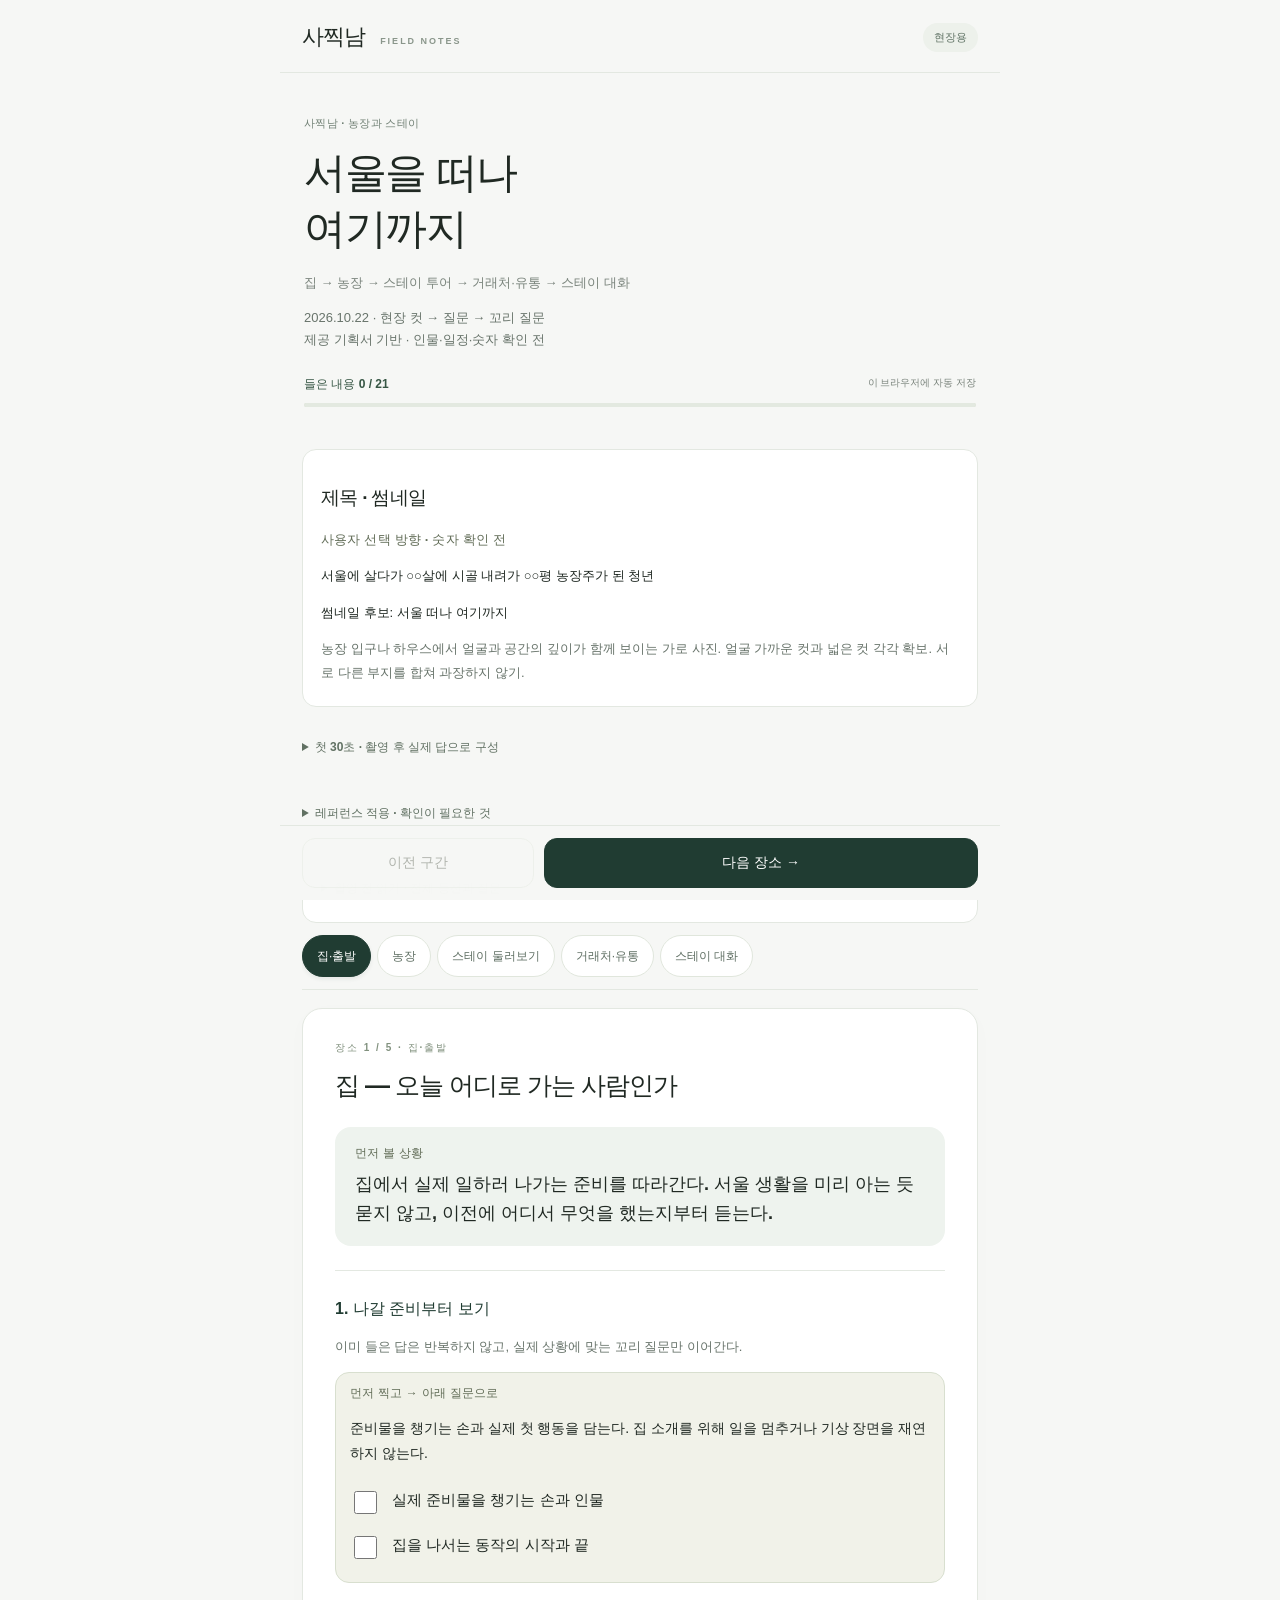
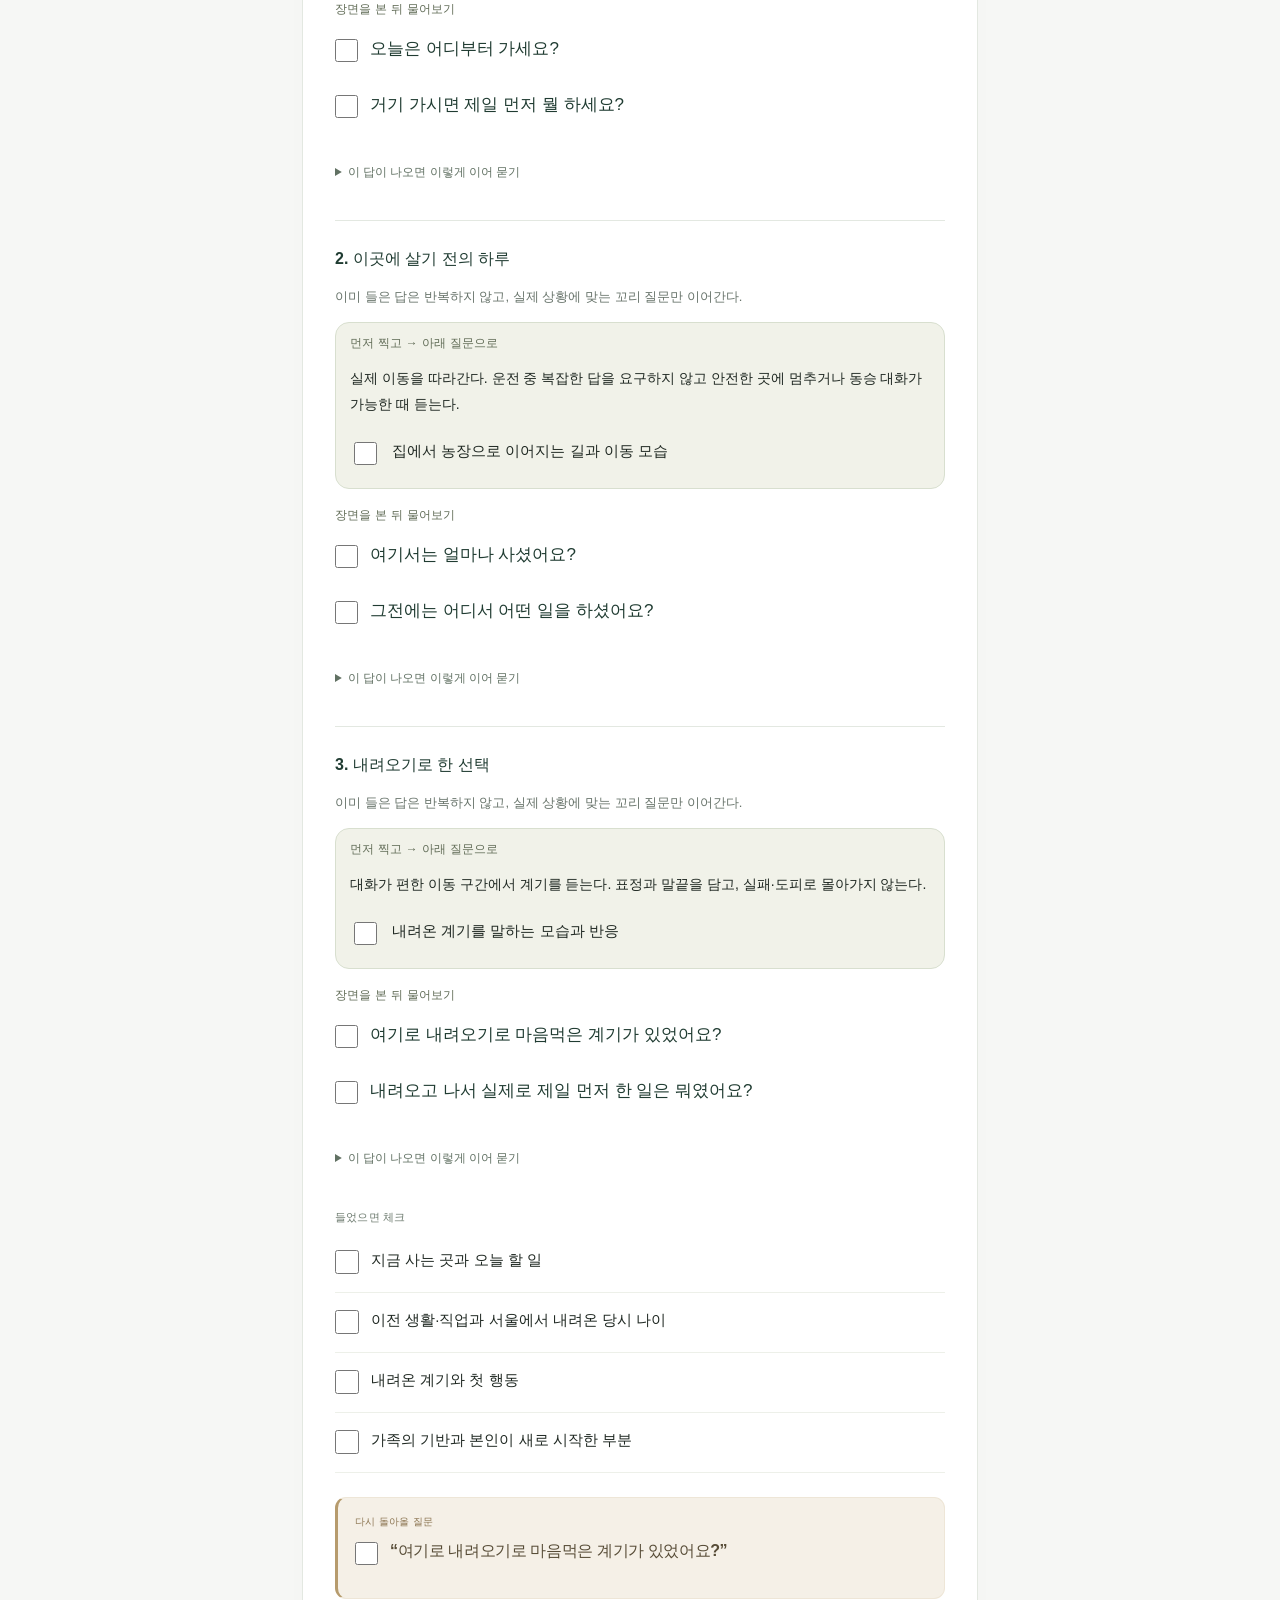
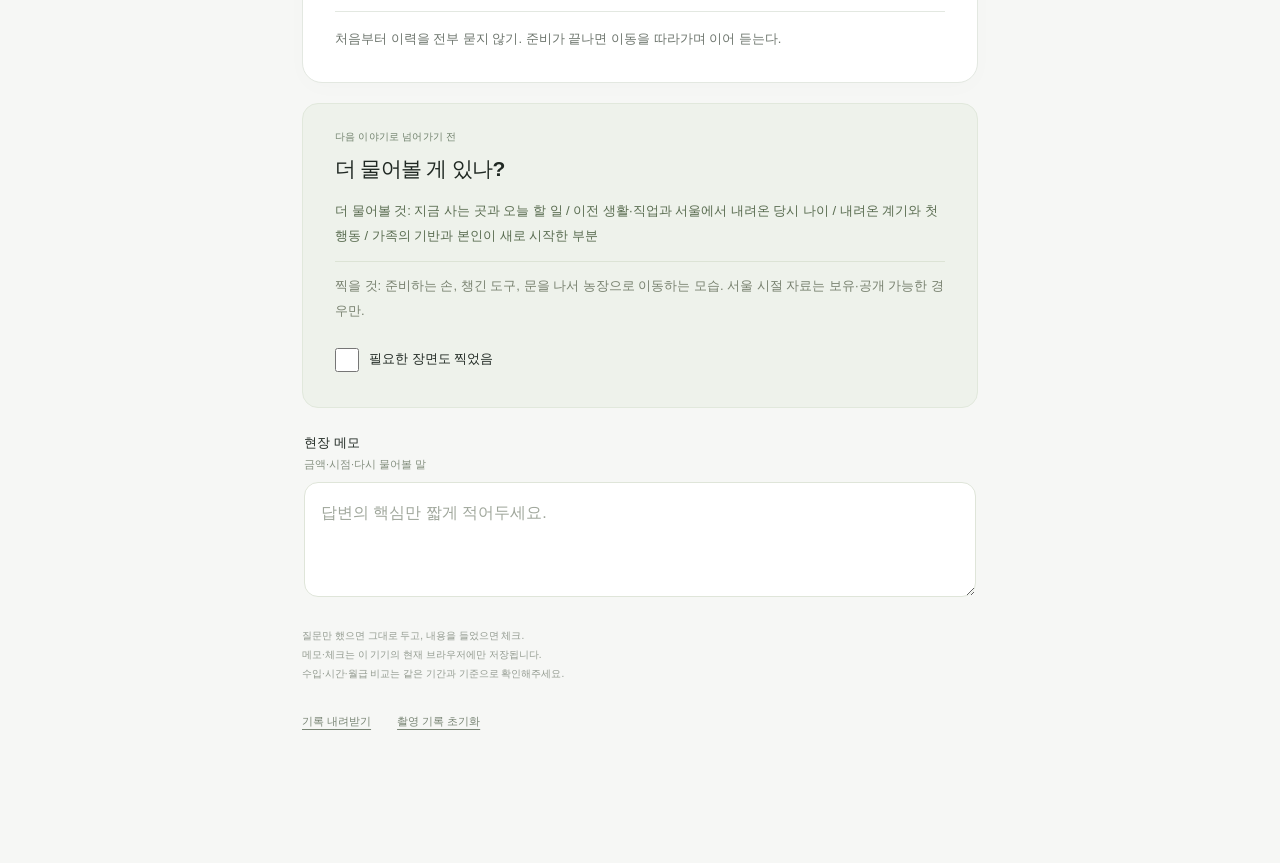
==== farm-stay/index.html @ cc7c6850 "Add farm and stay filming cards with action-first interview flow" ====
<!doctype html><html lang="ko"><head><meta charset="utf-8"><meta name="viewport" content="width=device-width, initial-scale=1, viewport-fit=cover"><meta name="theme-color" content="#f5f4ee"><meta name="robots" content="noindex,nofollow"><title>농장과 스테이 · 촬영 카드</title><link rel="stylesheet" href="../style.css"><link rel="stylesheet" href="../refined.css?v=20261012"><style>.main-questions{margin:20px 0 26px}.main-questions ol,.question-review ol{padding-left:22px}.main-questions li{font-size:17px;line-height:1.8;margin:12px 0;color:#203c32}.question-review{background:white;padding:8px 18px;border:1px solid #e3e8e1;border-radius:14px}.question-review h2{font-size:19px;margin-top:26px}.question-review li{margin:10px 0;line-height:1.8}.question-review section{border-top:1px solid #e3e8e1;margin-top:18px}.flow-block{border-top:1px solid #e3e8e1;margin-top:22px;padding-top:12px}.flow-block h3,.question-review h3{font-size:16px;color:#203c32}.branch{background:#f3f5ef;border-radius:10px;padding:13px;font-size:14px;line-height:1.8}.branch strong{color:#55705a;font-size:12px}.flow-block ol{padding-left:22px}.flow-block details{margin-top:4px}.scene-note{color:#68746b;font-size:13px;line-height:1.7;margin:8px 0 14px}.question-check{display:flex;gap:12px;align-items:flex-start;cursor:pointer;min-height:44px}.question-check input{flex:0 0 23px;width:23px;height:23px;margin:5px 0 0;accent-color:#426951}.question-check span{flex:1;min-width:0}.question-check:has(input:checked){color:#6f7d72}.question-check input:focus-visible{outline:3px solid #a0b9a3;outline-offset:3px}.main-questions ol,.question-review ol{list-style:none;padding-left:0}.field-guide{margin:24px 0;padding:18px;background:#f1f2e9;border:1px solid #d8dfcf;border-radius:14px}.field-guide h3{font-size:19px;margin:4px 0 12px}.cut-sequence{border-top:1px solid #d8dfcf;padding:14px 0}.cut-sequence h4{font-size:17px;margin:0 0 12px}.cut-sequence p{font-size:14px;line-height:1.8;overflow-wrap:anywhere}.cut-tag{display:block;font-size:11px;font-weight:700;color:#637158;margin-top:10px}.cut-check{display:flex;gap:12px;align-items:flex-start;min-height:44px;padding:8px 0;font-size:15px;line-height:1.6;cursor:pointer}.cut-check input{flex:0 0 23px;width:23px;height:23px;accent-color:#426951}.cut-check span{min-width:0}.cut-check:has(input:checked){color:#6f7d72}.cut-question{background:white;border-radius:10px;padding:12px}.cut-check input:focus-visible{outline:3px solid #a0b9a3;outline-offset:3px}.flow-block .field-guide{margin:12px 0 18px;padding:12px 14px}.flow-block .cut-sequence{border:0;padding:0}.flow-block .cut-sequence+.cut-sequence{border-top:1px solid #d8dfcf;margin-top:10px;padding-top:10px}</style></head><body>
<header><div class="brand">사찍남 <span>FIELD NOTES</span></div><span class="private">현장용</span></header>
<main><section class="intro"><p class="eyebrow">사찍남 · 농장과 스테이</p><h1>서울을 떠나<br>여기까지</h1><p class="sub">집 → 농장 → 스테이 투어 → 거래처·유통 → 스테이 대화</p><p class="scene-note">2026.10.22 · 현장 컷 → 질문 → 꼬리 질문<br>제공 기획서 기반 · 인물·일정·숫자 확인 전</p><div class="progress-label"><strong id="total"></strong><span id="save" role="status">이 브라우저에 자동 저장</span></div><progress id="progress" max="21" value="0" aria-label="전체 답변 확보 진행률"></progress></section><section class="opening question-review"><h2>제목 · 썸네일</h2><p class="eyebrow">사용자 선택 방향 · 숫자 확인 전</p><p><strong>서울에 살다가 ○○살에 시골 내려가 ○○평 농장주가 된 청년</strong></p><p>썸네일 후보: 서울 떠나 여기까지</p><p class="scene-note">농장 입구나 하우스에서 얼굴과 공간의 깊이가 함께 보이는 가로 사진. 얼굴 가까운 컷과 넓은 컷 각각 확보. 서로 다른 부지를 합쳐 과장하지 않기.</p></section><details class="opening"><summary>첫 30초 · 촬영 후 실제 답으로 구성</summary><p>0–3초: 농장 전경과 확인된 범위.</p><p>3–9초: 집을 나서 농장으로 가는 실제 생활.</p><p>9–16초: 서울 생활과 내려온 당시 선택의 실제 답변.</p><p>16–23초: 첫 거래처 또는 직접 만든 스테이의 의외성 한 가지.</p><p>23–27초: 궁금증을 이어갈 실제 경험.</p><p>27초부터: 집에서 오늘 하루 시작. 시간은 원기획의 편집 가안이며 현장 대본이 아닙니다.</p></details><details class="opening"><summary>레퍼런스 적용 · 확인이 필요한 것</summary><p>휴먼스토리 정원 편: 공간의 규모 → 생활 → 처음 선택으로 연결. 원기획의 부분 화면 검토 기록을 참고했으며 전편 검수 아님.</p><p>휴먼스토리 동물원 편: 공간을 유지하는 실제 작업 → 비용과 책임 → 본인의 선택. 기존 대사·화면 구조 분석 참고.</p><p>휴먼스토리 20대 부부 편: 행동 장면을 다음 질문의 근거로 사용. 탐구생활 출장 목욕 편: 첫 고객 → 가격·작업량 → 경비·재질문 흐름 참고.</p><p>이번 작업은 기존 분석 기록과 제공 기획서를 적용한 카드 구성입니다. 원음 전편 재검수·조회수 인과 검증은 하지 않았습니다.</p><p>출연자 이름·촬영일·귀농 나이·현재 면적·소유/임대·거래처 방문 가능 여부 확인 필요. 500평은 초창기 설명이며 현재 면적 아님.</p><a href="https://www.youtube.com/watch?v=hSn0izN-ZvA">정원 편</a> · <a href="https://www.youtube.com/watch?v=MUB-OZ9skJA">동물원 편</a> · <a href="https://www.youtube.com/watch?v=ApnByYYoN-Y">부부 편</a> · <a href="https://www.youtube.com/watch?v=UceWYeGzsJc">출장 목욕 편</a></details><details class="opening question-review" id="question-review"><summary>촬영 전 읽기 · 전체 동선과 질문</summary><section data-card-index="0"><h2>집 — 오늘 어디로 가는 사람인가</h2><h3>나갈 준비부터 보기</h3><div class="field-guide"><div class="eyebrow">먼저 찍고 → 아래 질문으로</div><p>준비물을 챙기는 손과 실제 첫 행동을 담는다. 집 소개를 위해 일을 멈추거나 기상 장면을 재연하지 않는다.</p><label class="cut-check"><input type="checkbox" data-cut-key="farm-0-0-0" aria-label="현장 컷 확보: 실제 준비물을 챙기는 손과 인물"><span>실제 준비물을 챙기는 손과 인물</span></label><label class="cut-check"><input type="checkbox" data-cut-key="farm-0-0-1" aria-label="현장 컷 확보: 집을 나서는 동작의 시작과 끝"><span>집을 나서는 동작의 시작과 끝</span></label></div><ol><li>오늘은 어디부터 가세요?</li><li>거기 가시면 제일 먼저 뭘 하세요?</li></ol><p class="branch"><strong>도구를 챙기면</strong><br>그건 오늘 어디에 쓰시는 거예요? 매일 가지고 다니세요?</p><p class="branch"><strong>시간을 맞춰 나간다면</strong><br>그 시간에 꼭 해야 하는 일이 있어요? 늦어지면 어떻게 돼요?</p><p class="branch"><strong>일찍 시작한다고 하면</strong><br>하루 일은 보통 언제 끝나요? 오늘도 비슷해요?</p><h3>이곳에 살기 전의 하루</h3><div class="field-guide"><div class="eyebrow">먼저 찍고 → 아래 질문으로</div><p>실제 이동을 따라간다. 운전 중 복잡한 답을 요구하지 않고 안전한 곳에 멈추거나 동승 대화가 가능한 때 듣는다.</p><label class="cut-check"><input type="checkbox" data-cut-key="farm-0-1-0" aria-label="현장 컷 확보: 집에서 농장으로 이어지는 길과 이동 모습"><span>집에서 농장으로 이어지는 길과 이동 모습</span></label></div><ol><li>여기서는 얼마나 사셨어요?</li><li>그전에는 어디서 어떤 일을 하셨어요?</li></ol><p class="branch"><strong>서울에서 살았다고 하면</strong><br>서울에서는 하루를 어떻게 보내셨어요? 지금과 가장 다른 게 뭐예요?</p><p class="branch"><strong>내려온 시점을 말하면</strong><br>그때 몇 살이셨어요? 처음부터 여기서 계속 살 생각이었어요?</p><p class="branch"><strong>과거 사진을 가지고 있다면</strong><br>그때 사진을 보니 지금과 다르네요. 이때는 어떤 생활이셨어요?</p><h3>내려오기로 한 선택</h3><div class="field-guide"><div class="eyebrow">먼저 찍고 → 아래 질문으로</div><p>대화가 편한 이동 구간에서 계기를 듣는다. 표정과 말끝을 담고, 실패·도피로 몰아가지 않는다.</p><label class="cut-check"><input type="checkbox" data-cut-key="farm-0-2-0" aria-label="현장 컷 확보: 내려온 계기를 말하는 모습과 반응"><span>내려온 계기를 말하는 모습과 반응</span></label></div><ol><li>여기로 내려오기로 마음먹은 계기가 있었어요?</li><li>내려오고 나서 실제로 제일 먼저 한 일은 뭐였어요?</li></ol><p class="branch"><strong>가족이 농사를 했다고 하면</strong><br>그때 가족이 하던 일은 어디까지였어요? 본인이 처음 맡거나 새로 시작한 건 뭐예요?</p><p class="branch"><strong>돈을 마련했다고 하면</strong><br>처음 필요한 돈은 어디에 쓸 돈이었어요? 어떻게 마련하셨어요?</p><p class="branch"><strong>소를 팔거나 키운 이야기를 먼저 꺼내면</strong><br>그 소는 어떻게 마련한 거예요? 팔고 남은 돈을 어디에 쓰셨어요?</p><p class="branch"><strong>주변에서 반대했다면</strong><br>어떤 점을 걱정하셨어요? 그 말을 듣고도 해보기로 한 이유가 있어요?</p></section><section data-card-index="1"><h2>농장 — 넓이보다 먼저 실제 하는 일</h2><h3>어디까지 관리하는지</h3><div class="field-guide"><div class="eyebrow">먼저 찍고 → 아래 질문으로</div><p>실제 공간을 가리키며 범위를 확인한다. 넓은 화면 안에 걸어가는 인물을 담아 크기를 이해시키고 서로 다른 부지를 한 부지처럼 붙이지 않는다.</p><label class="cut-check"><input type="checkbox" data-cut-key="farm-1-0-0" aria-label="현장 컷 확보: 입구에서 하우스 깊이와 인물이 보이는 화면"><span>입구에서 하우스 깊이와 인물이 보이는 화면</span></label><label class="cut-check"><input type="checkbox" data-cut-key="farm-1-0-1" aria-label="현장 컷 확보: 관리 구역을 따라 이동하는 모습"><span>관리 구역을 따라 이동하는 모습</span></label></div><ol><li>여기는 어떤 걸 키우는 곳이에요?</li><li>저쪽도 같이 관리하시는 곳이에요?</li></ol><p class="branch"><strong>여러 구역을 설명하면</strong><br>재배하는 곳과 모종 키우는 곳은 각각 얼마나 돼요?</p><p class="branch"><strong>면적을 말하면</strong><br>그건 현재 운영하는 전체 면적이에요? 빌려 쓰는 땅도 포함돼요?</p><p class="branch"><strong>혼자 한다고 하면</strong><br>이 넓이를 하루에 어떻게 돌아보세요? 바쁠 때는 누가 도와주세요?</p><p class="branch"><strong>직원이 있다고 하면</strong><br>각자 어떤 일을 맡으세요? 대표님이 꼭 직접 봐야 하는 일은요?</p><h3>손이 멈추는 곳에서 질문하기</h3><div class="field-guide"><div class="eyebrow">먼저 찍고 → 아래 질문으로</div><p>오늘 작업의 시작·판단·결과를 담는다. 선별하면 남기는 것과 빼는 것을 함께 찍고, 작업을 보여주기 위한 별도 MC 체험은 만들지 않는다.</p><label class="cut-check"><input type="checkbox" data-cut-key="farm-1-1-0" aria-label="현장 컷 확보: 실제 작업을 시작하고 끝내는 흐름"><span>실제 작업을 시작하고 끝내는 흐름</span></label><label class="cut-check"><input type="checkbox" data-cut-key="farm-1-1-1" aria-label="현장 컷 확보: 상태를 살피는 손과 비교할 수 있는 대상"><span>상태를 살피는 손과 비교할 수 있는 대상</span></label><label class="cut-check"><input type="checkbox" data-cut-key="farm-1-1-2" aria-label="현장 컷 확보: 작업이 끝난 뒤 달라진 모습"><span>작업이 끝난 뒤 달라진 모습</span></label></div><ol><li>지금 뭘 보고 계신 거예요?</li><li>그걸 보면 상태가 괜찮은지 알 수 있어요?</li></ol><p class="branch"><strong>선별하며 하나를 빼면</strong><br>이건 왜 빼시는 거예요? 남긴 것과 어디가 달라요?</p><p class="branch"><strong>모종을 살핀다고 하면</strong><br>좋은 모종은 뭘 보고 구분하세요? 처음 하는 사람도 알아볼 수 있어요?</p><p class="branch"><strong>이상 징후를 발견하면</strong><br>지금 발견해서 다행인 거예요? 늦게 알면 어떻게 돼요?</p><p class="branch"><strong>일손이 많이 든다고 하면</strong><br>방금 한 일은 하루에 얼마나 반복하세요? 가장 손이 많이 가는 때는 언제예요?</p><h3>처음 규모에서 지금까지</h3><div class="field-guide"><div class="eyebrow">먼저 찍고 → 아래 질문으로</div><p>지금 본 작업과 공간에서 출발 당시로 돌아간다. 과거 사진·장부는 있을 때만 보고, 없으면 설명으로 듣는다.</p><label class="cut-check"><input type="checkbox" data-cut-key="farm-1-2-0" aria-label="현장 컷 확보: 초기와 현재를 비교할 공개 자료가 있으면 해당 부분"><span>초기와 현재를 비교할 공개 자료가 있으면 해당 부분</span></label><label class="cut-check"><input type="checkbox" data-cut-key="farm-1-2-1" aria-label="현장 컷 확보: 확장한 곳을 짚는 모습"><span>확장한 곳을 짚는 모습</span></label></div><ol><li>처음 시작했을 때도 이 정도 규모였어요?</li><li>처음보다 일을 늘리기로 결정한 계기가 뭐였어요?</li></ol><p class="branch"><strong>가족 기반을 설명하면</strong><br>기존에 있던 시설과 직접 새로 만든 부분을 나눠서 알려주실 수 있어요?</p><p class="branch"><strong>육묘 판매를 한다고 하면</strong><br>처음부터 팔려고 키운 거예요, 본인 농장에 쓰다가 판매하게 된 거예요?</p><p class="branch"><strong>수요가 생겼다고 하면</strong><br>처음 사겠다는 분은 어떻게 알게 됐어요? 그때 얼마나 준비할 수 있었어요?</p><p class="branch"><strong>실패나 손실이 있었다면</strong><br>어떤 일이었어요? 다음 시즌에는 무엇부터 바꾸셨어요?</p><h3>작업을 본 뒤 한 시즌의 돈</h3><div class="field-guide"><div class="eyebrow">먼저 찍고 → 아래 질문으로</div><p>일의 양을 본 다음 같은 시즌 기준으로 묻는다. 자료가 있으면 재배·모종 판매·비용 항목을 나눠 보여준다.</p><label class="cut-check"><input type="checkbox" data-cut-key="farm-1-3-0" aria-label="현장 컷 확보: 공개 가능한 같은 시즌의 매출·비용 자료"><span>공개 가능한 같은 시즌의 매출·비용 자료</span></label></div><ol><li>지난 한 시즌 기준으로 딸기와 모종 판매가 각각 어느 정도였어요?</li><li>그중 비용을 빼고 남은 돈은 어느 정도예요?</li></ol><p class="branch"><strong>합계만 말하면</strong><br>숙소나 다른 사업도 들어간 금액이에요? 농장만 따로 보면요?</p><p class="branch"><strong>남는 돈을 말하면</strong><br>인건비와 임대료도 뺀 금액이에요? 시설에 다시 넣은 돈은 어떻게 계산하셨어요?</p><p class="branch"><strong>잘된 시즌을 말하면</strong><br>평소와 비교하면 많이 나온 시즌이에요? 수확이 안 좋을 때는 얼마나 달라져요?</p></section><section data-card-index="2"><h2>스테이 — 농장 옆에 만든 또 다른 일</h2><h3>문을 열고 공간을 보기</h3><div class="field-guide"><div class="eyebrow">먼저 찍고 → 아래 질문으로</div><p>문을 열고 들어가는 동작을 담은 다음 인물과 공간을 함께 본다. 눈에 띄는 부분은 무엇인지 확인하고 직접 만들었다고 단정하지 않는다.</p><label class="cut-check"><input type="checkbox" data-cut-key="farm-2-0-0" aria-label="현장 컷 확보: 문을 열고 안내하는 모습"><span>문을 열고 안내하는 모습</span></label><label class="cut-check"><input type="checkbox" data-cut-key="farm-2-0-1" aria-label="현장 컷 확보: 공간 전체와 실제 설명하는 부분"><span>공간 전체와 실제 설명하는 부분</span></label></div><ol><li>여기는 어떤 공간으로 쓰시는 곳이에요?</li><li>여기서 직접 손보신 부분도 있어요?</li></ol><p class="branch"><strong>직접 만들었다고 하면</strong><br>어디부터 어디까지 직접 하신 거예요? 전문가에게 맡긴 부분도 있어요?</p><p class="branch"><strong>특이한 선택을 설명하면</strong><br>그렇게 만들고 싶었던 이유가 있어요? 쓰는 분들의 반응은 어때요?</p><h3>처음 모습과 만든 과정</h3><div class="field-guide"><div class="eyebrow">먼저 찍고 → 아래 질문으로</div><p>공사 전 사진이 있으면 현재 같은 위치와 비교한다. 손으로 만든 흔적을 담은 뒤 어떤 일이 있었는지 묻는다.</p><label class="cut-check"><input type="checkbox" data-cut-key="farm-2-1-0" aria-label="현장 컷 확보: 직접 손본 부분의 상세 모습"><span>직접 손본 부분의 상세 모습</span></label><label class="cut-check"><input type="checkbox" data-cut-key="farm-2-1-1" aria-label="현장 컷 확보: 공사 전후 자료가 있으면 같은 위치 비교"><span>공사 전후 자료가 있으면 같은 위치 비교</span></label></div><ol><li>처음에는 여기가 어떤 모습이었어요?</li><li>농장 하시다가 이 공간까지 만들게 된 계기가 뭐예요?</li></ol><p class="branch"><strong>공사 과정이 길었다면</strong><br>가장 오래 걸린 부분은 어디예요? 그때 어떻게 해결하셨어요?</p><p class="branch"><strong>체험이나 카페를 먼저 했다고 하면</strong><br>그때 해보니 생각과 뭐가 달랐어요? 숙소로 바꾸면서 달라진 건 뭐예요?</p><p class="branch"><strong>비용을 이야기하면</strong><br>처음 예상한 돈과 실제 들어간 돈이 얼마나 달랐어요?</p><h3>예쁜 공간을 유지하는 일</h3><div class="field-guide"><div class="eyebrow">먼저 찍고 → 아래 질문으로</div><p>당일 청소·정리·예약 관리가 있으면 실제 업무를 담는다. 손님이나 예약자 정보는 공개하지 않는다.</p><label class="cut-check"><input type="checkbox" data-cut-key="farm-2-2-0" aria-label="현장 컷 확보: 당일 실제 정리·관리 작업"><span>당일 실제 정리·관리 작업</span></label><label class="cut-check"><input type="checkbox" data-cut-key="farm-2-2-1" aria-label="현장 컷 확보: 공개 가능한 운영 자료 또는 관리 도구"><span>공개 가능한 운영 자료 또는 관리 도구</span></label></div><ol><li>여기 청소랑 예약 관리는 누가 하세요?</li><li>농장 일이 바쁜 날에는 여기는 어떻게 챙기세요?</li></ol><p class="branch"><strong>함께 하는 사람이 있다면</strong><br>역할을 어떻게 나누셨어요? 아직 직접 해야 하는 건 뭐예요?</p><p class="branch"><strong>농장과 고객이 연결된다고 하면</strong><br>실제로 어떤 식으로 연결돼요? 최근 사례가 하나 있어요?</p><p class="branch"><strong>예약률이나 수입을 말하면</strong><br>어느 기간 기준이에요? 운영비를 빼기 전인지도 알려주실 수 있어요?</p></section><section data-card-index="3"><h2>거래처와 유통 — 키운 딸기가 돈이 되기까지</h2><h3>오늘 상품 또는 당시 자료에서 시작</h3><div class="field-guide"><div class="eyebrow">먼저 찍고 → 아래 질문으로</div><p>상품이 있으면 출하 준비를 먼저 찍는다. 없으면 당시 자료를 보여주는 손과 내용으로 시작한다. 연락처·거래 정보는 공개 범위를 확인한다.</p><label class="cut-check"><input type="checkbox" data-cut-key="farm-3-0-0" aria-label="현장 컷 확보: 실제 출하 상품 또는 당시 거래 자료"><span>실제 출하 상품 또는 당시 거래 자료</span></label><label class="cut-check"><input type="checkbox" data-cut-key="farm-3-0-1" aria-label="현장 컷 확보: 공개 가능한 주문에서 상품으로 이어지는 근거"><span>공개 가능한 주문에서 상품으로 이어지는 근거</span></label></div><ol><li>키운 딸기는 보통 어떤 경로로 판매하세요?</li></ol><p class="branch"><strong>현재 상품을 보여주면</strong><br>이건 어디로 나가요? 여기서부터 받는 분에게 갈 때까지 어떻게 움직여요?</p><p class="branch"><strong>과거 자료를 보여주면</strong><br>이때는 어디에 납품하신 거예요? 언제 자료예요?</p><p class="branch"><strong>첫 판매를 말하면</strong><br>처음에는 그분을 어떻게 만나셨어요?</p><h3>첫 거래처에 한 말</h3><div class="field-guide"><div class="eyebrow">먼저 찍고 → 아래 질문으로</div><p>첫 고객 한 곳을 중심으로 만남부터 주문까지 시간순으로 듣는다. 당시 기록이 있으면 함께 확인하되 영업 장면을 재연하지 않는다.</p><label class="cut-check"><input type="checkbox" data-cut-key="farm-3-1-0" aria-label="현장 컷 확보: 첫 거래의 실제 기록이 있으면 해당 부분"><span>첫 거래의 실제 기록이 있으면 해당 부분</span></label><label class="cut-check"><input type="checkbox" data-cut-key="farm-3-1-1" aria-label="현장 컷 확보: 그때 상황을 설명하는 표정과 반응"><span>그때 상황을 설명하는 표정과 반응</span></label></div><ol><li>처음 돈을 내고 사간 분은 어떻게 만나셨어요?</li><li>그분에게 처음 어떤 말을 하셨어요?</li><li>그 뒤 바로 주문이 들어왔어요?</li></ol><p class="branch"><strong>가게를 직접 돌았다고 하면</strong><br>어떤 가게부터 가볼지 어떻게 정했어요? 샘플은 얼마나 들고 가셨어요?</p><p class="branch"><strong>거절당했다고 하면</strong><br>어떤 이유로 거절했어요? 그다음 가게에서는 제안을 바꾸셨어요?</p><p class="branch"><strong>첫 주문이 왔다면</strong><br>처음 가격과 수량은 어떻게 정했어요? 돈은 언제 받기로 했어요?</p><p class="branch"><strong>다른 딸기와 비교했다고 하면</strong><br>그분이 기존 거래처 대신 사볼 만한 이유를 어떻게 보여주셨어요?</p><h3>한 번 주문에서 재주문까지</h3><div class="field-guide"><div class="eyebrow">먼저 찍고 → 아래 질문으로</div><p>실제 포장과 운송이 있으면 시작부터 마무리를 담는다. 없으면 과거 사진과 주문 기록으로 과정을 듣는다.</p><label class="cut-check"><input type="checkbox" data-cut-key="farm-3-2-0" aria-label="현장 컷 확보: 선별·포장·출발의 실제 과정 또는 과거 자료"><span>선별·포장·출발의 실제 과정 또는 과거 자료</span></label><label class="cut-check"><input type="checkbox" data-cut-key="farm-3-2-1" aria-label="현장 컷 확보: 재주문을 보여줄 공개 자료가 있으면 해당 부분"><span>재주문을 보여줄 공개 자료가 있으면 해당 부분</span></label></div><ol><li>첫 주문을 받았을 때 포장하고 배송하는 건 어떻게 하셨어요?</li><li>그곳에서 다시 주문이 왔어요?</li></ol><p class="branch"><strong>재주문을 받았다면</strong><br>어떤 점이 좋아서 다시 주문한다고 하던가요? 그 뒤에도 지키는 기준이 있어요?</p><p class="branch"><strong>남거나 반품됐다고 하면</strong><br>그 딸기는 어떻게 처리했어요? 손해는 누가 부담했어요?</p><p class="branch"><strong>가격을 설명하면</strong><br>포장비와 배송비까지 빼도 남는 거래였어요? 처음 계산과 달랐던 비용은요?</p><p class="branch"><strong>직접 팔던 방식을 바꿨다면</strong><br>지금은 누가 어떤 일을 맡아요? 직접 할 때와 무엇이 달라졌어요?</p></section><section data-card-index="4"><h2>스테이 — 다음에 어떤 삶과 사업을 만들지</h2><h3>오늘 하루를 함께 본 뒤</h3><div class="field-guide"><div class="eyebrow">먼저 찍고 → 아래 질문으로</div><p>자리에 앉고 쉬는 모습을 담는다. 감정 이야기를 하는 동안 표정과 말끝을 담고 억지로 풍경 컷을 끼우려고 카메라를 돌리지 않는다.</p><label class="cut-check"><input type="checkbox" data-cut-key="farm-4-0-0" aria-label="현장 컷 확보: 쉬는 자리로 이동하고 앉는 모습"><span>쉬는 자리로 이동하고 앉는 모습</span></label><label class="cut-check"><input type="checkbox" data-cut-key="farm-4-0-1" aria-label="현장 컷 확보: 오늘 생활을 돌아보는 표정과 반응"><span>오늘 생활을 돌아보는 표정과 반응</span></label></div><ol><li>서울에 계실 때 지금처럼 살게 될 거라고 생각하셨어요?</li><li>막상 여기서 살아보니 제일 좋았던 점과 어려웠던 점은 뭐예요?</li></ol><p class="branch"><strong>시간이 자유로워졌다면</strong><br>오늘 같은 하루에서 그걸 느끼는 순간은 언제예요? 반대로 못 쉬는 때도 있어요?</p><p class="branch"><strong>생각보다 힘들었다면</strong><br>최근에 특히 힘들었던 하루가 있어요? 그날은 어떻게 넘기셨어요?</p><h3>다음 사업을 고르는 이유</h3><div class="field-guide"><div class="eyebrow">먼저 찍고 → 아래 질문으로</div><p>현재 진행 중인 준비가 있으면 자료를 보고 묻는다. 구상만 있다면 구상으로 듣고 이미 성과가 난 것처럼 보여주지 않는다.</p><label class="cut-check"><input type="checkbox" data-cut-key="farm-4-1-0" aria-label="현장 컷 확보: 실제로 진행 중인 준비 자료가 있으면 해당 부분"><span>실제로 진행 중인 준비 자료가 있으면 해당 부분</span></label></div><ol><li>지금 하는 일 중 앞으로 가장 키우고 싶은 건 뭐예요?</li><li>왜 그 일을 더 키우고 싶으세요?</li><li>그걸 하는 데 지금 제일 부족한 건 뭐예요?</li></ol><p class="branch"><strong>유통을 키우고 싶다면</strong><br>농장을 더 넓히는 것보다 그쪽을 택한 이유가 있어요? 지금 실제로 맡고 있는 거래는 어디까지예요?</p><p class="branch"><strong>가공이나 착즙주스를 꺼내면</strong><br>지금은 아이디어 단계예요, 실제로 만들어보셨어요? 판매까지 가려면 다음에 뭘 해야 해요?</p><p class="branch"><strong>사람이 필요하다면</strong><br>직접 하던 일 중 어떤 걸 맡기고 싶어요? 맡기기 전에 정리해야 할 것은요?</p><p class="branch"><strong>고객 확보가 문제라면</strong><br>처음 살 만한 사람은 누구라고 보세요? 그분들한테 이미 물어보신 게 있어요?</p><h3>다시 선택한다면, 그리고 내일 할 일</h3><div class="field-guide"><div class="eyebrow">먼저 찍고 → 아래 질문으로</div><p>마지막 답변 뒤 실제로 정리하거나 다음 일을 하러 가는 모습을 담는다. 긴 소감이나 성공을 선언하는 말을 요구하지 않는다.</p><label class="cut-check"><input type="checkbox" data-cut-key="farm-4-2-0" aria-label="현장 컷 확보: 다음 일을 위해 실제 준비하거나 자리를 정리하는 모습"><span>다음 일을 위해 실제 준비하거나 자리를 정리하는 모습</span></label><label class="cut-check"><input type="checkbox" data-cut-key="farm-4-2-1" aria-label="현장 컷 확보: 인사 후 일상을 이어가는 모습"><span>인사 후 일상을 이어가는 모습</span></label></div><ol><li>내려오던 때로 돌아간다면 어떤 선택을 다르게 하겠어요?</li><li>지금 가장 먼저 해결하려는 일은 뭐예요?</li></ol><p class="branch"><strong>귀농을 권하고 싶다고 하면</strong><br>내려오기 전에 꼭 해보고 왔으면 하는 일이 있어요?</p><p class="branch"><strong>준비가 중요하다고 하면</strong><br>어느 정도 준비돼 있어야 한다고 보세요? 본인에게 이미 있었던 기반도 있었잖아요?</p><p class="branch"><strong>다음 행동을 말하면</strong><br>그건 언제, 무엇부터 해보실 거예요?</p></section></details><nav id="nav" aria-label="촬영 장소"></nav><div id="topics" aria-label="이 장소에서 물어볼 이야기"></div>
<article id="card"></article>
<section class="move"><div class="eyebrow">다음 이야기로 넘어가기 전</div><h2>더 물어볼 게 있나?</h2><p id="missing"></p><p id="shot"></p><label class="shot-check"><input type="checkbox" id="shotDone"> 필요한 장면도 찍었음</label></section>
<section class="notes"><label for="memo">현장 메모 <span>금액·시점·다시 물어볼 말</span></label><textarea id="memo" rows="3" placeholder="답변의 핵심만 짧게 적어두세요."></textarea></section>
<div class="paging"><button id="prev">이전 구간</button><button id="next">다음 구간 →</button></div>
<footer>질문만 했으면 그대로 두고, 내용을 들었으면 체크.<br>메모·체크는 이 기기의 현재 브라우저에만 저장됩니다.<br>수입·시간·월급 비교는 같은 기간과 기준으로 확인해주세요.<div class="tools"><button id="export">기록 내려받기</button><button id="reset">촬영 기록 초기화</button></div></footer></main>
<dialog id="resetDialog"><h2>촬영 기록을 비울까요?</h2><p>이 브라우저에 저장된 체크와 메모를 지웁니다. 필요하면 먼저 기록을 내려받으세요.</p><button id="cancelReset">취소</button><button id="confirmReset">기록 비우기</button></dialog>
<script src="app.js?v=20261022-farm-v1"></script></body></html>
---- style.css ----
:root{font-family:-apple-system,BlinkMacSystemFont,'Apple SD Gothic Neo','Noto Sans KR',sans-serif;color:#232820;background:#f5f4ee;font-synthesis:none}*{box-sizing:border-box}body{margin:0}header{max-width:720px;margin:auto;padding:24px 22px 14px;display:flex;justify-content:space-between;align-items:center}.brand{font-weight:850;font-size:21px}.brand span{font-size:10px;letter-spacing:1.5px;margin-left:10px;color:#6a7065}.private{font-size:11px;border:1px solid #cccfc4;border-radius:20px;padding:6px 10px}main{max-width:720px;margin:auto;padding:12px 22px 40px}.eyebrow{font-size:12px;color:#626d58;font-weight:700;letter-spacing:.2px}h1{font-size:36px;line-height:1.3;letter-spacing:-1.6px;margin:16px 0}h2{font-size:22px;line-height:1.5;letter-spacing:-.7px}.sub{font-size:14px;color:#6b7068;line-height:1.7}.progress-label{display:flex;justify-content:space-between;gap:10px;font-size:12px;margin-top:28px}.progress-label span{color:#777e72;font-size:11px}progress{width:100%;height:5px;border:0;display:block;margin:10px 0 24px;background:#dedfd5;border-radius:5px}progress::-webkit-progress-bar{background:#dedfd5;border-radius:5px}progress::-webkit-progress-value{background:#576b42;border-radius:5px}nav{position:sticky;top:0;z-index:2;display:flex;overflow:auto;gap:7px;padding:12px 0;background:#f5f4eef5;scrollbar-width:none}button{font:inherit;cursor:pointer;min-height:44px;border:1px solid #d4d6cb;border-radius:10px;background:#fff;color:#333c2c;padding:11px 14px}button:focus-visible,input:focus-visible,textarea:focus-visible{outline:3px solid #bb7629;outline-offset:3px}nav button{white-space:nowrap;font-size:13px;border-radius:24px}nav button[aria-current=true]{background:#283822;color:white;border-color:#283822}article{margin-top:16px;background:white;border:1px solid #e0e2d7;border-radius:18px;padding:24px 22px}.number{font-size:12px;letter-spacing:1.5px;color:#738267}article h2{margin:12px 0 22px;font-size:27px}.question{border-top:1px solid #e4e5dd;padding-top:20px}.question p{font-size:21px;font-weight:700;line-height:1.65;margin:8px 0 24px;word-break:keep-all}.check-title{font-size:12px;font-weight:800;margin:4px 0 8px}.answer{display:flex;gap:12px;align-items:flex-start;min-height:56px;padding:14px 0;line-height:1.6;font-size:16px;border-bottom:1px solid #eeefe8}.answer input,.shot-check input{flex-shrink:0;width:23px;height:23px;margin:2px 0 0;accent-color:#566d40}.answer:has(input:checked){color:#5c6d4f}.rescue{background:#f8efe3;border-radius:12px;padding:16px;margin-top:24px}.rescue .eyebrow{color:#8b622f}.rescue p{font-size:17px;font-weight:700;line-height:1.6;margin:8px 0 0}details{margin-top:20px;font-size:15px;line-height:1.8}summary{cursor:pointer;min-height:44px;padding:8px 0;font-weight:600}details ul{padding-left:20px;margin:0}.move{padding:26px 6px 8px}.move h2{margin:6px 0}.move p{font-size:15px;line-height:1.8}#missing{color:#7e4c2c}#shot{color:#656c5f}.shot-check{display:flex;gap:10px;align-items:center;font-size:15px;min-height:44px}.notes{padding:22px 0}.notes label{font-weight:700;display:block;font-size:15px;margin-bottom:10px}.notes span{display:block;color:#7a8174;font-weight:400;font-size:12px;margin-top:5px}textarea{width:100%;font:inherit;font-size:16px;line-height:1.7;padding:14px;border:1px solid #cdd2c5;border-radius:12px;background:#fff;resize:vertical}.paging{display:flex;gap:10px}.paging button{flex:1}#next{background:#283822;color:white}button:disabled{opacity:.35;cursor:default}footer{font-size:11px;line-height:1.9;color:#787d73;margin-top:30px}.tools{display:flex;gap:10px;margin-top:16px}.tools button{font-size:12px;background:transparent}dialog{max-width:360px;width:calc(100% - 36px);border:0;border-radius:18px;padding:24px;line-height:1.7}dialog::backdrop{background:#0006}dialog h2{margin-top:0}dialog button{margin-right:8px}@media(min-width:650px){h1{font-size:44px}article{padding:32px}}@media(prefers-reduced-motion:no-preference){progress{transition:all .2s}}
---- refined.css ----
/* Mobile field notebook: quiet hierarchy, generous touch targets. */
:root{background:#f6f7f5;color:#202923;--ink:#203c32;--line:#e3e8e1}
header{padding-top:22px;padding-bottom:20px;border-bottom:1px solid var(--line)}
.brand{letter-spacing:-1px;font-size:22px}.brand span{letter-spacing:2px;color:#8a968b;font-size:9px;font-weight:600}
.private{color:#617466;background:#edf1eb;border:none;font-weight:600;padding:7px 11px}
main{padding-top:22px;padding-bottom:120px}.intro{padding:0 2px}.intro>.eyebrow{font-size:11px;color:#718175;letter-spacing:.3px}
h1{font-size:34px;letter-spacing:-1.5px;line-height:1.34;margin:14px 0}.sub{font-size:13px;color:#7a847c}
.progress-label{margin-top:25px}.progress-label strong{color:#365644;font-size:12px}.progress-label span{font-size:10px;color:#7a847c}
progress{height:4px;margin:10px 0 16px}progress::-webkit-progress-bar{background:#e3e9e0}progress::-webkit-progress-value{background:#52765b}
nav{background:#f6f7f5f7;padding:12px 0;border-bottom:1px solid var(--line);backdrop-filter:blur(12px);gap:6px}
nav button{font-size:12px;min-height:42px;padding:10px 14px;border-color:#e0e6dc;background:#fff;color:#607064}
nav button[aria-current=true]{background:var(--ink);border-color:var(--ink);box-shadow:0 2px 4px #203c3215}
article{border:1px solid var(--line);border-radius:20px;padding:24px 22px;margin-top:18px;box-shadow:0 5px 24px #263f2d04}
.number{font-size:10px;letter-spacing:2px;font-weight:700;color:#81917e}article h2{font-size:25px;letter-spacing:-1px;margin:12px 0 24px;line-height:1.45}
.question{border-top:1px solid var(--line);padding-top:22px}.question .eyebrow{font-size:10px;letter-spacing:.5px;color:#7e8b7f}.question p{font-size:21px;line-height:1.65;letter-spacing:-.65px;margin-bottom:26px}
.check-title{font-size:11px;color:#6d7b6f;letter-spacing:.2px}.answer{border-bottom:1px solid #edf0e9;font-size:15px;line-height:1.75;gap:12px;padding:15px 0;min-height:60px}
.answer:has(input:checked){background:#f3f7ef;border-radius:9px;color:#4c7051;padding-left:9px;padding-right:6px}
.answer input,.shot-check input{accent-color:#486d4e;width:24px;height:24px}.rescue{background:#f5f0e7;border:1px solid #eee6d7;border-left:3px solid #b69b6d;padding:17px;margin-top:24px;border-radius:11px}
.rescue .eyebrow{font-size:10px;color:#8a734f;letter-spacing:.3px}.rescue p{font-size:16px;line-height:1.8;letter-spacing:-.4px;color:#574c37}
details{font-size:14px;color:#647366}summary{font-size:12px;color:#617163;min-height:48px;padding:12px 0}
.move{margin-top:20px;padding:22px;background:#eef2eb;border:1px solid #e1e8dc;border-radius:16px}.move .eyebrow{font-size:10px;color:#6f806b}.move h2{font-size:21px;margin:9px 0 14px}.move p{font-size:13px;line-height:1.9}#missing{color:#596c50}#shot{color:#78816f;border-top:1px solid #dce3d5;padding-top:12px}.shot-check{font-size:13px;margin-top:12px}
.notes{padding:26px 2px 0}.notes label{font-size:13px}.notes span{font-size:11px;font-weight:400;color:#859080}textarea{border-color:#dfe5d9;border-radius:14px;font-size:16px;padding:16px;background:#fff;min-height:100px}textarea::placeholder{color:#a0a79c}
.paging{position:fixed;bottom:0;left:50%;transform:translateX(-50%);width:100%;max-width:720px;padding:12px 22px calc(12px + env(safe-area-inset-bottom));background:#f6f7f5f5;backdrop-filter:blur(16px);border-top:1px solid var(--line);z-index:5;gap:10px}
.paging button{min-height:50px;border-radius:13px;font-size:14px;font-weight:650}.paging #prev{flex:.8;background:transparent;border-color:#dce3d7}.paging #next{flex:1.6;background:var(--ink);border-color:var(--ink)}
footer{margin-top:25px;color:#939b90;font-size:10px;line-height:1.9}.tools{margin-top:16px}.tools button{border:0;padding:8px 0;margin-right:16px;font-size:11px;text-decoration:underline;text-underline-offset:4px;color:#798575}
dialog{box-shadow:0 20px 80px #0002}dialog p{color:#697567;font-size:14px}#confirmReset{background:var(--ink);color:white}
@media(min-width:650px){main{padding-top:32px}.intro{padding-bottom:8px}h1{font-size:42px}article{padding:32px}.question p{font-size:24px}.move{padding:26px 32px}}

.goal{margin:24px 0;padding:18px 20px;background:#eef3ee;border-radius:16px;} .goal p{margin:8px 0 0;font-size:18px;line-height:1.6;font-weight:600;} .answer span{line-height:1.65;}

#topics{display:flex;gap:8px;flex-wrap:wrap;margin:16px 0;}#topics:empty{display:none}#topics button{border:1px solid #dce3dc;background:white;border-radius:10px;padding:10px 12px;color:#41574b;font:inherit;font-size:14px}#topics button[aria-current="true"]{background:#e8eee8;border-color:#536e5d;font-weight:700}

.field-note{font-size:13px;line-height:1.8;color:#6d756d;border-top:1px solid #e3e8e1;padding-top:15px;margin-top:12px}.opening{margin-top:18px}.opening p{font-size:13px;line-height:1.8}
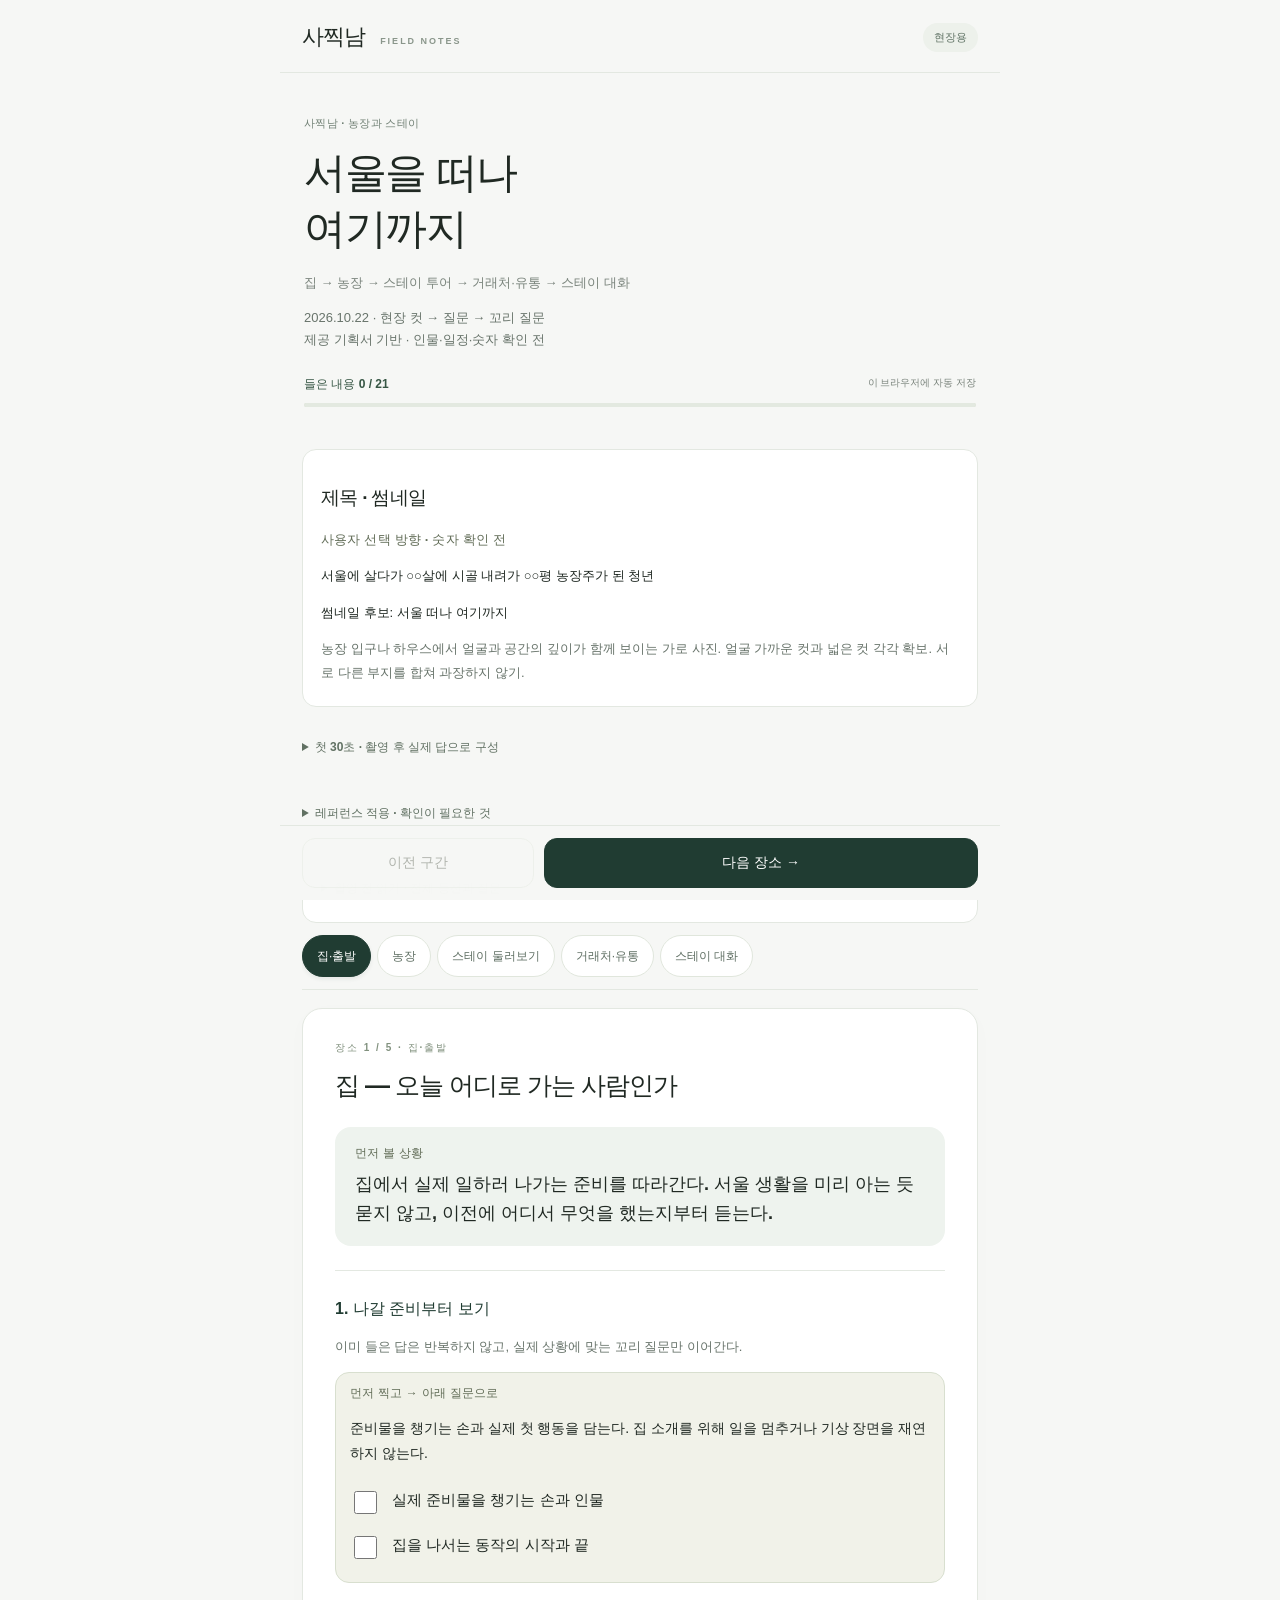
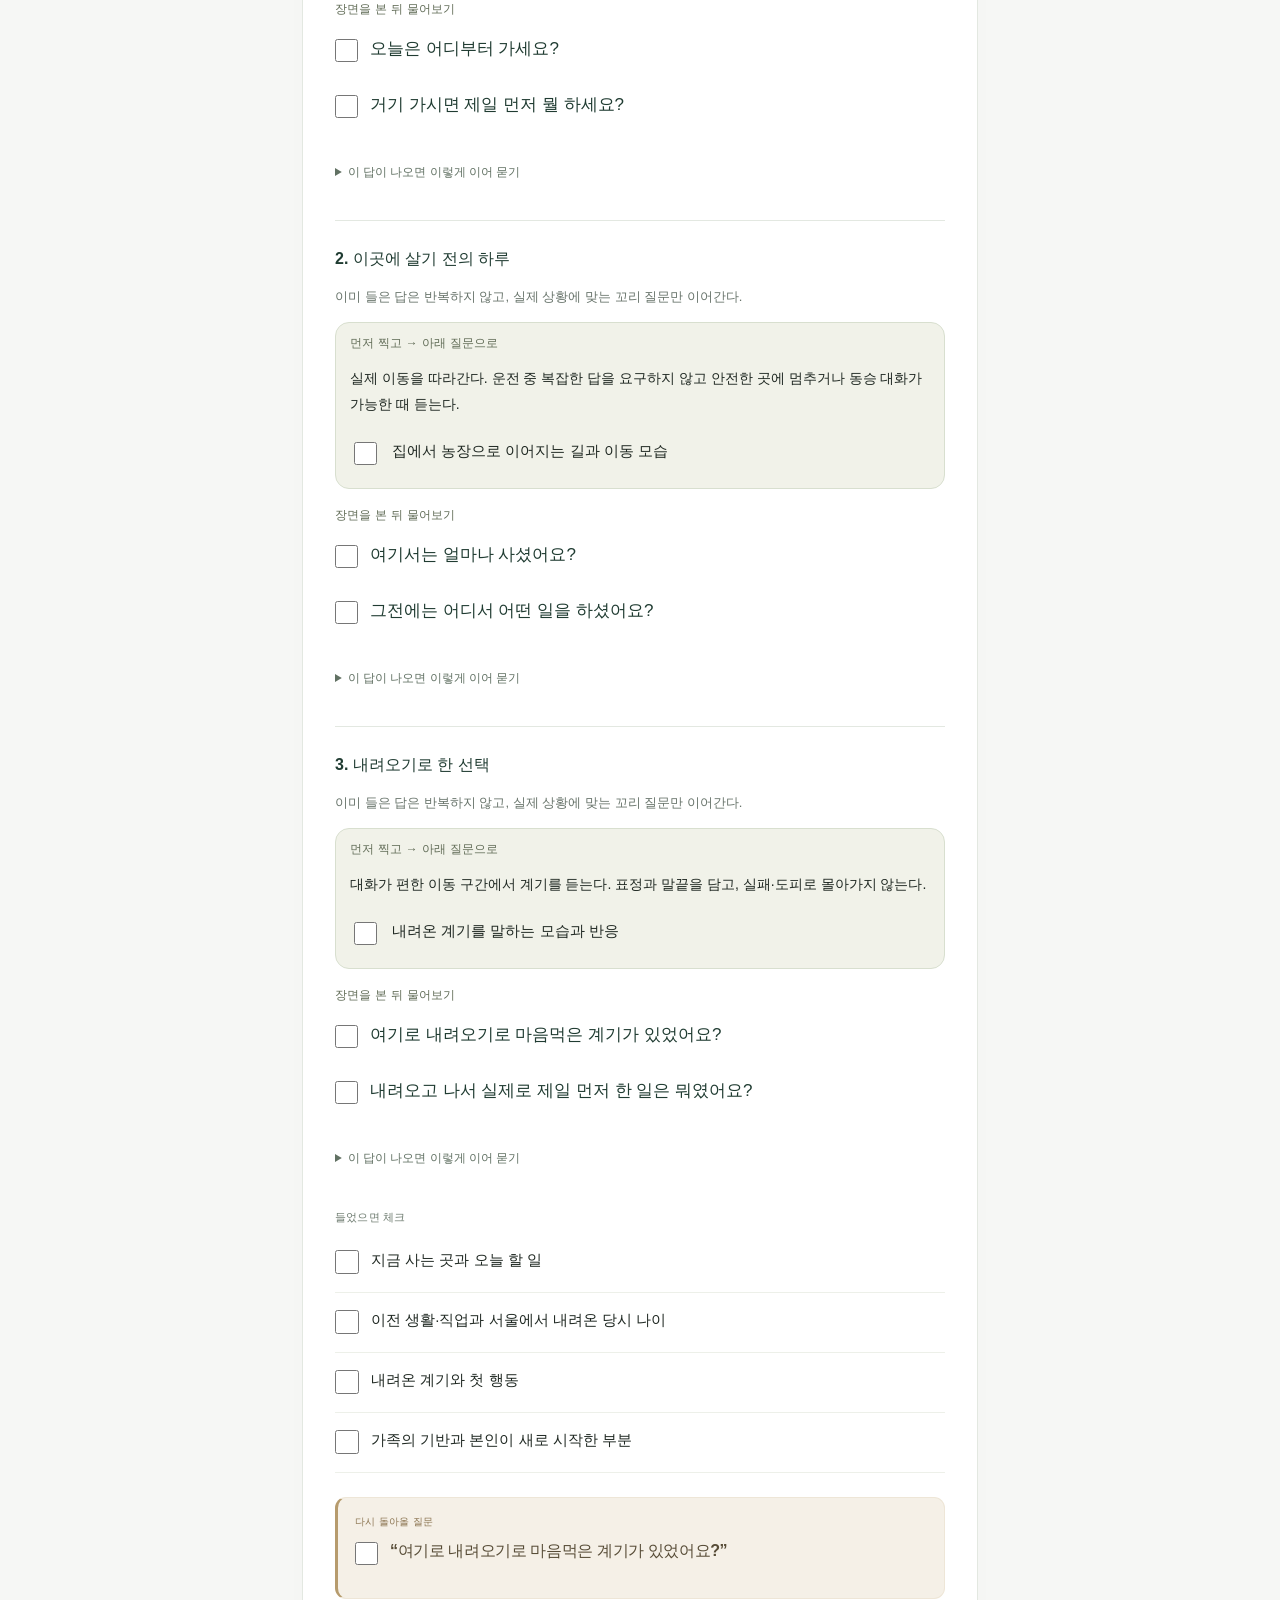
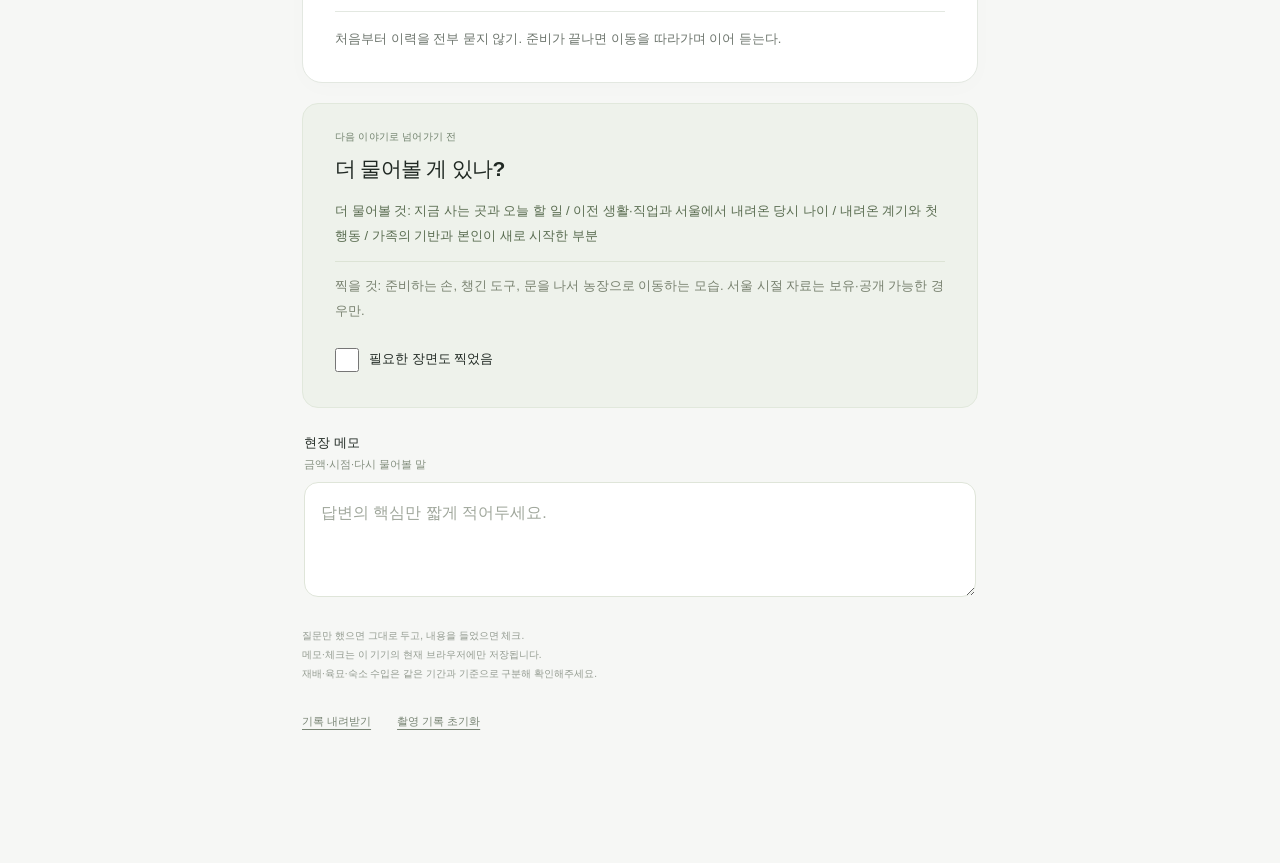
==== commit 14ad9586: "Use farm-specific income verification note" ====
--- a/farm-stay/index.html
+++ b/farm-stay/index.html
@@ -5,6 +5,6 @@
 <section class="move"><div class="eyebrow">다음 이야기로 넘어가기 전</div><h2>더 물어볼 게 있나?</h2><p id="missing"></p><p id="shot"></p><label class="shot-check"><input type="checkbox" id="shotDone"> 필요한 장면도 찍었음</label></section>
 <section class="notes"><label for="memo">현장 메모 <span>금액·시점·다시 물어볼 말</span></label><textarea id="memo" rows="3" placeholder="답변의 핵심만 짧게 적어두세요."></textarea></section>
 <div class="paging"><button id="prev">이전 구간</button><button id="next">다음 구간 →</button></div>
-<footer>질문만 했으면 그대로 두고, 내용을 들었으면 체크.<br>메모·체크는 이 기기의 현재 브라우저에만 저장됩니다.<br>수입·시간·월급 비교는 같은 기간과 기준으로 확인해주세요.<div class="tools"><button id="export">기록 내려받기</button><button id="reset">촬영 기록 초기화</button></div></footer></main>
+<footer>질문만 했으면 그대로 두고, 내용을 들었으면 체크.<br>메모·체크는 이 기기의 현재 브라우저에만 저장됩니다.<br>재배·육묘·숙소 수입은 같은 기간과 기준으로 구분해 확인해주세요.<div class="tools"><button id="export">기록 내려받기</button><button id="reset">촬영 기록 초기화</button></div></footer></main>
 <dialog id="resetDialog"><h2>촬영 기록을 비울까요?</h2><p>이 브라우저에 저장된 체크와 메모를 지웁니다. 필요하면 먼저 기록을 내려받으세요.</p><button id="cancelReset">취소</button><button id="confirmReset">기록 비우기</button></dialog>
 <script src="app.js?v=20261022-farm-v1"></script></body></html>
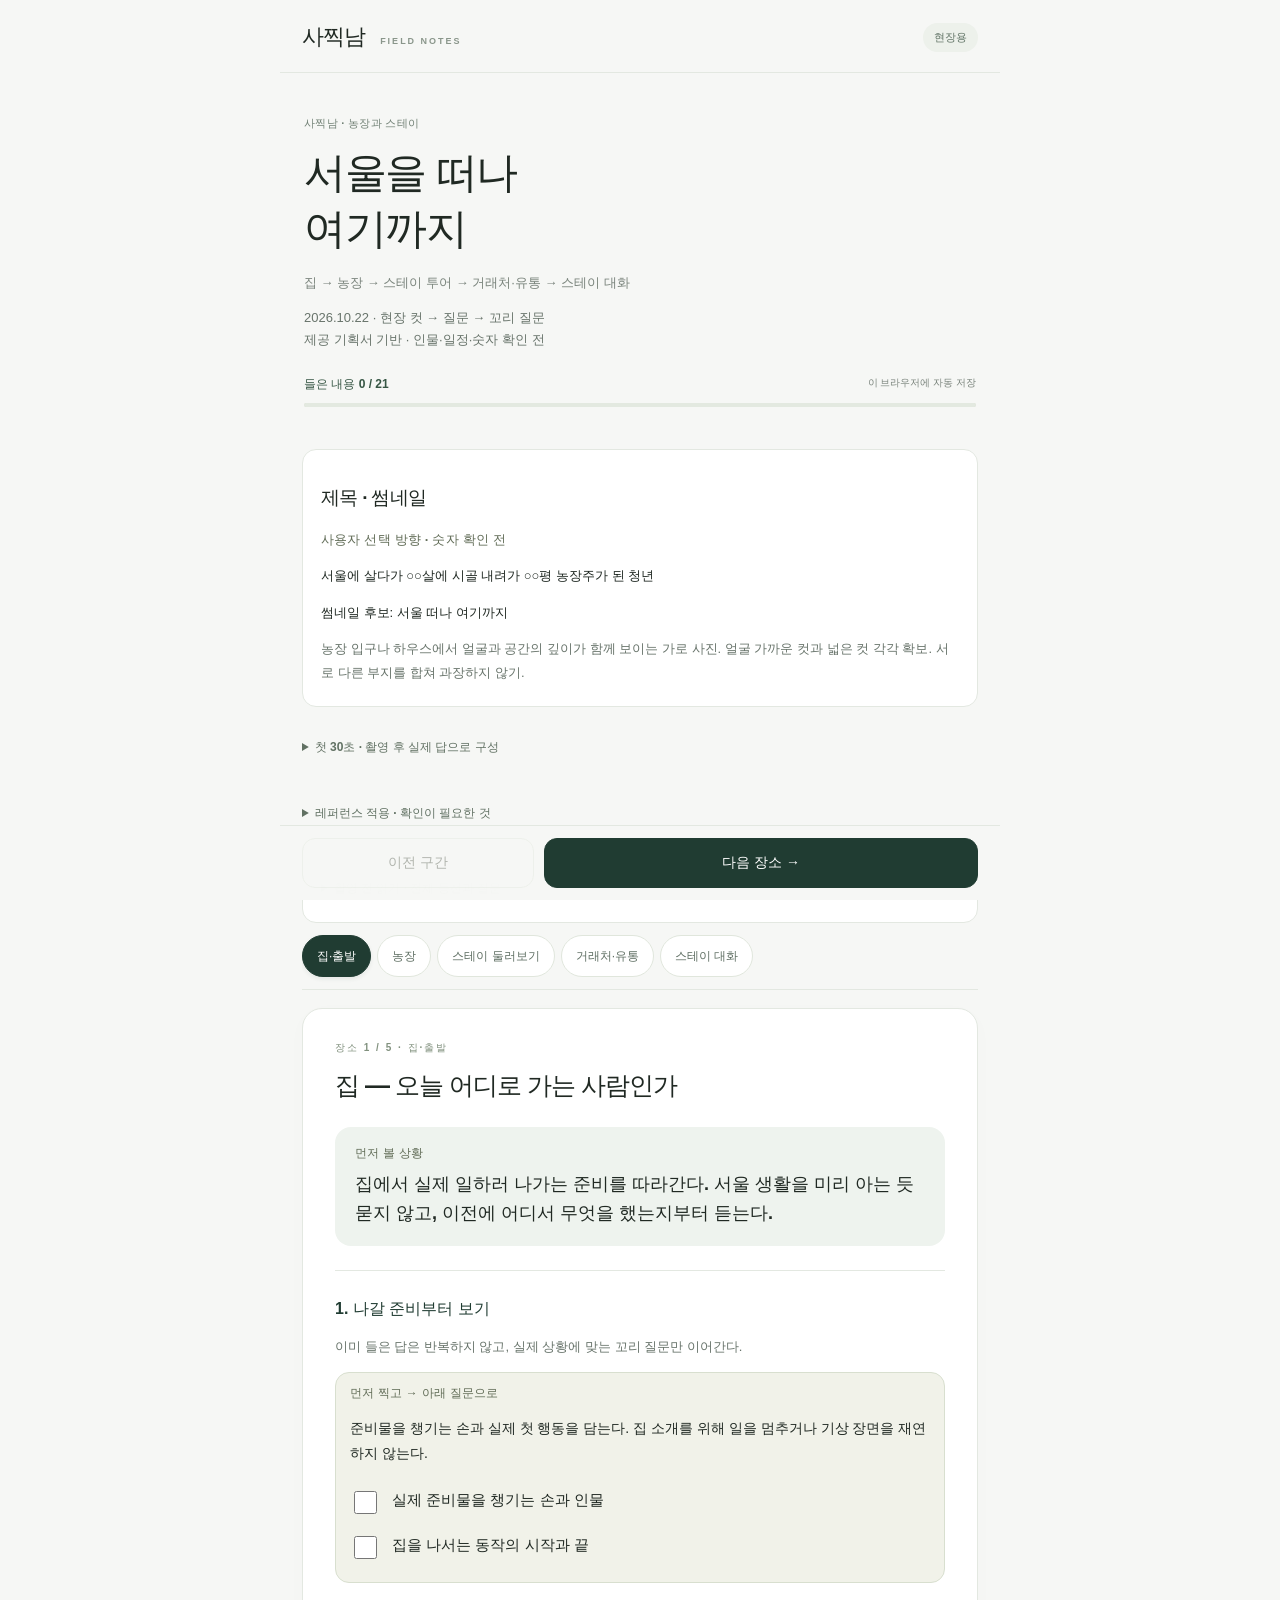
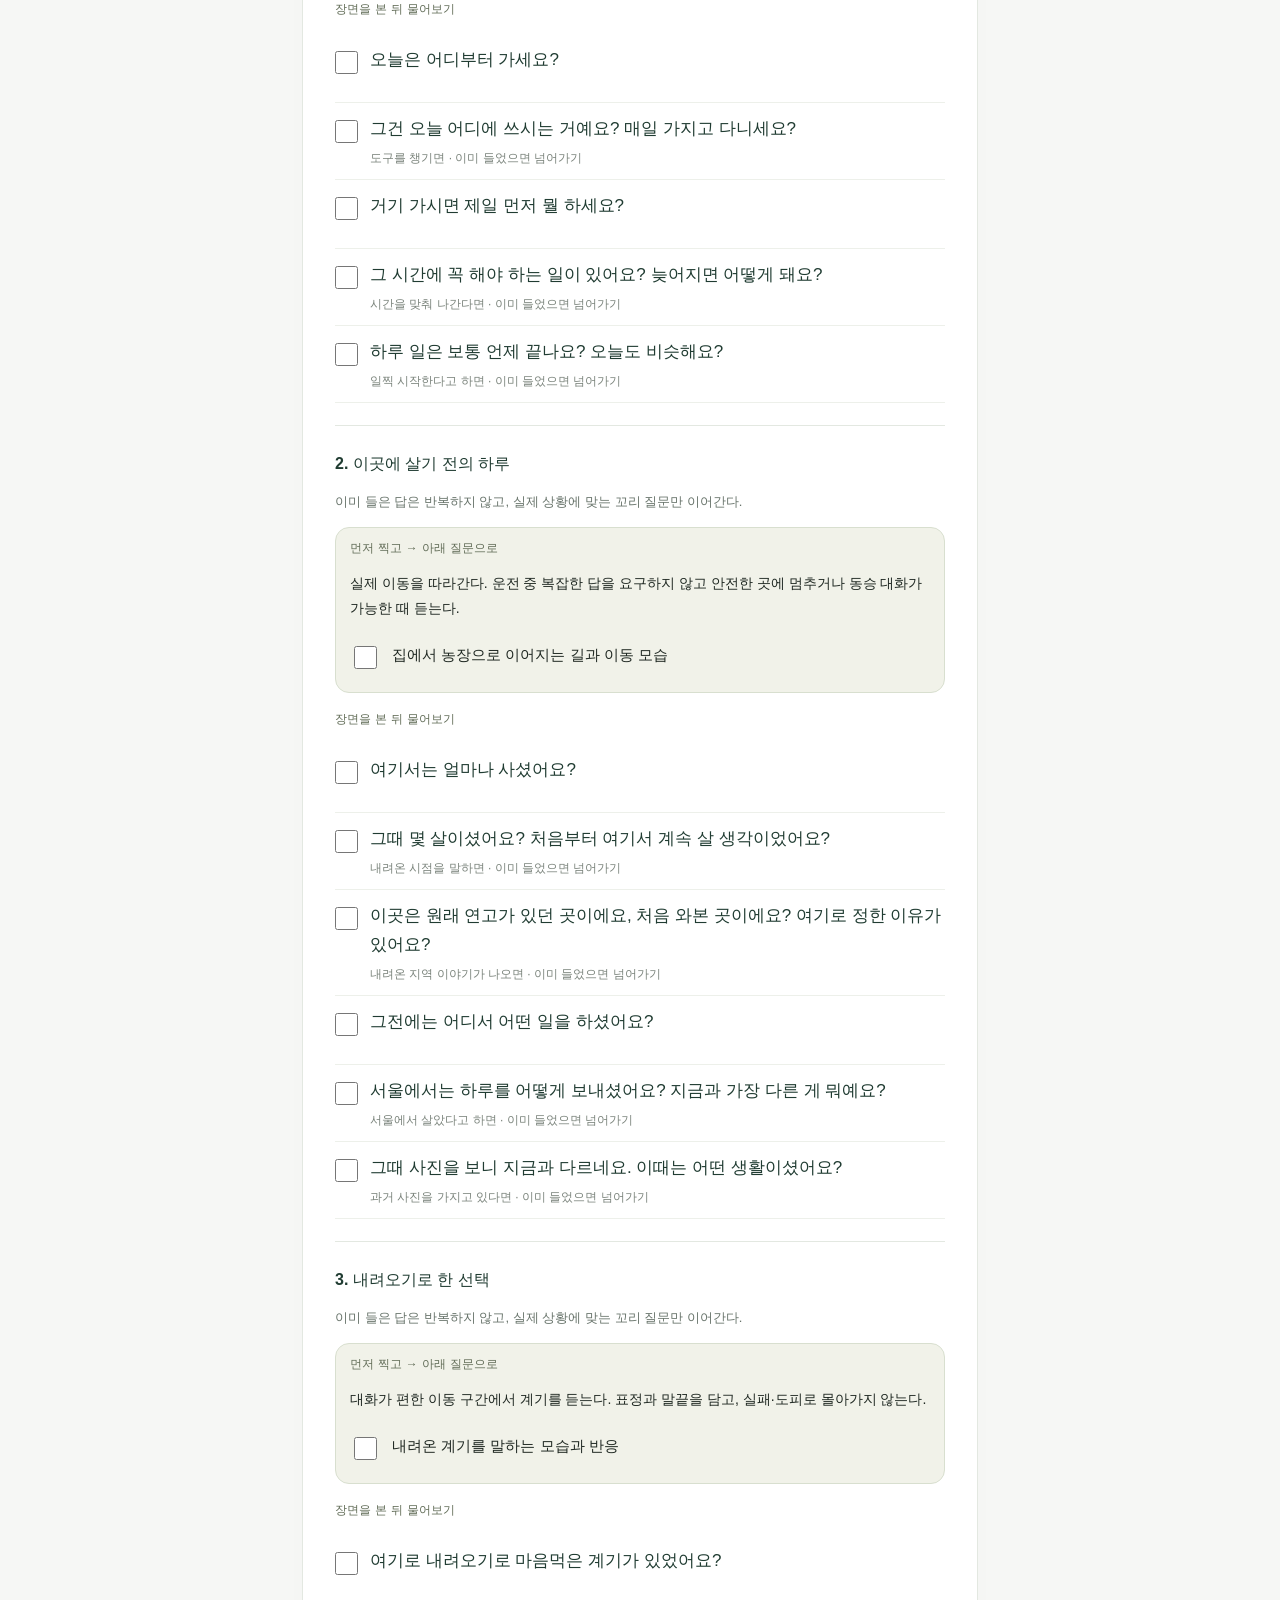
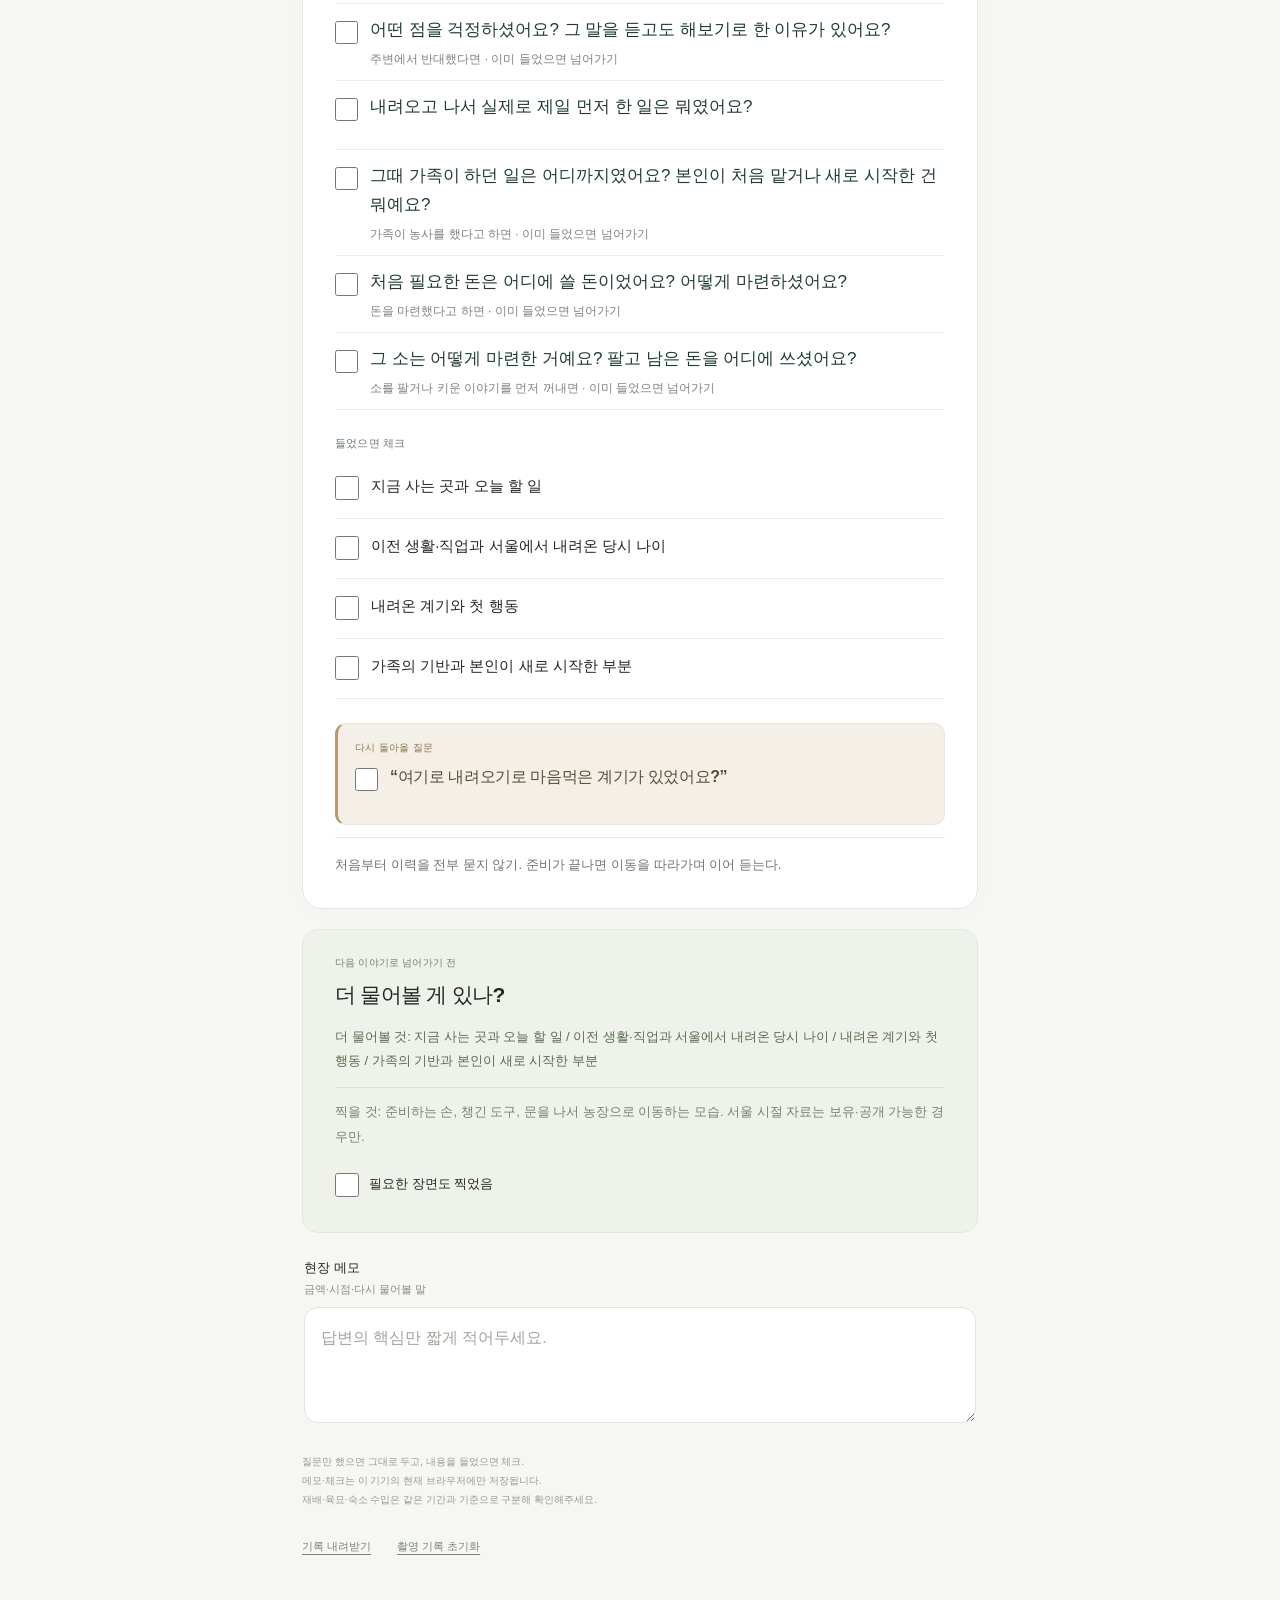
==== commit 17261ae0: "Show farm questions in a single conversational sequence" ====
--- a/farm-stay/index.html
+++ b/farm-stay/index.html
@@ -1,10 +1,10 @@
-<!doctype html><html lang="ko"><head><meta charset="utf-8"><meta name="viewport" content="width=device-width, initial-scale=1, viewport-fit=cover"><meta name="theme-color" content="#f5f4ee"><meta name="robots" content="noindex,nofollow"><title>농장과 스테이 · 촬영 카드</title><link rel="stylesheet" href="../style.css"><link rel="stylesheet" href="../refined.css?v=20261012"><style>.main-questions{margin:20px 0 26px}.main-questions ol,.question-review ol{padding-left:22px}.main-questions li{font-size:17px;line-height:1.8;margin:12px 0;color:#203c32}.question-review{background:white;padding:8px 18px;border:1px solid #e3e8e1;border-radius:14px}.question-review h2{font-size:19px;margin-top:26px}.question-review li{margin:10px 0;line-height:1.8}.question-review section{border-top:1px solid #e3e8e1;margin-top:18px}.flow-block{border-top:1px solid #e3e8e1;margin-top:22px;padding-top:12px}.flow-block h3,.question-review h3{font-size:16px;color:#203c32}.branch{background:#f3f5ef;border-radius:10px;padding:13px;font-size:14px;line-height:1.8}.branch strong{color:#55705a;font-size:12px}.flow-block ol{padding-left:22px}.flow-block details{margin-top:4px}.scene-note{color:#68746b;font-size:13px;line-height:1.7;margin:8px 0 14px}.question-check{display:flex;gap:12px;align-items:flex-start;cursor:pointer;min-height:44px}.question-check input{flex:0 0 23px;width:23px;height:23px;margin:5px 0 0;accent-color:#426951}.question-check span{flex:1;min-width:0}.question-check:has(input:checked){color:#6f7d72}.question-check input:focus-visible{outline:3px solid #a0b9a3;outline-offset:3px}.main-questions ol,.question-review ol{list-style:none;padding-left:0}.field-guide{margin:24px 0;padding:18px;background:#f1f2e9;border:1px solid #d8dfcf;border-radius:14px}.field-guide h3{font-size:19px;margin:4px 0 12px}.cut-sequence{border-top:1px solid #d8dfcf;padding:14px 0}.cut-sequence h4{font-size:17px;margin:0 0 12px}.cut-sequence p{font-size:14px;line-height:1.8;overflow-wrap:anywhere}.cut-tag{display:block;font-size:11px;font-weight:700;color:#637158;margin-top:10px}.cut-check{display:flex;gap:12px;align-items:flex-start;min-height:44px;padding:8px 0;font-size:15px;line-height:1.6;cursor:pointer}.cut-check input{flex:0 0 23px;width:23px;height:23px;accent-color:#426951}.cut-check span{min-width:0}.cut-check:has(input:checked){color:#6f7d72}.cut-question{background:white;border-radius:10px;padding:12px}.cut-check input:focus-visible{outline:3px solid #a0b9a3;outline-offset:3px}.flow-block .field-guide{margin:12px 0 18px;padding:12px 14px}.flow-block .cut-sequence{border:0;padding:0}.flow-block .cut-sequence+.cut-sequence{border-top:1px solid #d8dfcf;margin-top:10px;padding-top:10px}</style></head><body>
+<!doctype html><html lang="ko"><head><meta charset="utf-8"><meta name="viewport" content="width=device-width, initial-scale=1, viewport-fit=cover"><meta name="theme-color" content="#f5f4ee"><meta name="robots" content="noindex,nofollow"><title>농장과 스테이 · 촬영 카드</title><link rel="stylesheet" href="../style.css"><link rel="stylesheet" href="../refined.css?v=20261012"><style>.main-questions{margin:20px 0 26px}.main-questions ol,.question-review ol{padding-left:22px}.main-questions li{font-size:17px;line-height:1.8;margin:12px 0;color:#203c32}.question-review{background:white;padding:8px 18px;border:1px solid #e3e8e1;border-radius:14px}.question-review h2{font-size:19px;margin-top:26px}.question-review li{margin:10px 0;line-height:1.8}.question-review section{border-top:1px solid #e3e8e1;margin-top:18px}.flow-block{border-top:1px solid #e3e8e1;margin-top:22px;padding-top:12px}.flow-block h3,.question-review h3{font-size:16px;color:#203c32}.branch{background:#f3f5ef;border-radius:10px;padding:13px;font-size:14px;line-height:1.8}.branch strong{color:#55705a;font-size:12px}.flow-block ol{padding-left:22px}.flow-block details{margin-top:4px}.scene-note{color:#68746b;font-size:13px;line-height:1.7;margin:8px 0 14px}.question-check{display:flex;gap:12px;align-items:flex-start;cursor:pointer;min-height:44px}.question-check input{flex:0 0 23px;width:23px;height:23px;margin:5px 0 0;accent-color:#426951}.question-check span{flex:1;min-width:0}.question-check:has(input:checked){color:#6f7d72}.question-check input:focus-visible{outline:3px solid #a0b9a3;outline-offset:3px}.main-questions ol,.question-review ol{list-style:none;padding-left:0}.field-guide{margin:24px 0;padding:18px;background:#f1f2e9;border:1px solid #d8dfcf;border-radius:14px}.field-guide h3{font-size:19px;margin:4px 0 12px}.cut-sequence{border-top:1px solid #d8dfcf;padding:14px 0}.cut-sequence h4{font-size:17px;margin:0 0 12px}.cut-sequence p{font-size:14px;line-height:1.8;overflow-wrap:anywhere}.cut-tag{display:block;font-size:11px;font-weight:700;color:#637158;margin-top:10px}.cut-check{display:flex;gap:12px;align-items:flex-start;min-height:44px;padding:8px 0;font-size:15px;line-height:1.6;cursor:pointer}.cut-check input{flex:0 0 23px;width:23px;height:23px;accent-color:#426951}.cut-check span{min-width:0}.cut-check:has(input:checked){color:#6f7d72}.cut-question{background:white;border-radius:10px;padding:12px}.cut-check input:focus-visible{outline:3px solid #a0b9a3;outline-offset:3px}.flow-block .field-guide{margin:12px 0 18px;padding:12px 14px}.flow-block .cut-sequence{border:0;padding:0}.flow-block .cut-sequence+.cut-sequence{border-top:1px solid #d8dfcf;margin-top:10px;padding-top:10px}.conversation li{padding:12px 0;border-bottom:1px solid #edf0ea;margin:0!important}.question-context{display:block;margin-top:5px;font-size:12px;font-weight:400;line-height:1.5;color:#7b847c}.conversation .question-check span{font-size:17px;line-height:1.7}</style></head><body>
 <header><div class="brand">사찍남 <span>FIELD NOTES</span></div><span class="private">현장용</span></header>
-<main><section class="intro"><p class="eyebrow">사찍남 · 농장과 스테이</p><h1>서울을 떠나<br>여기까지</h1><p class="sub">집 → 농장 → 스테이 투어 → 거래처·유통 → 스테이 대화</p><p class="scene-note">2026.10.22 · 현장 컷 → 질문 → 꼬리 질문<br>제공 기획서 기반 · 인물·일정·숫자 확인 전</p><div class="progress-label"><strong id="total"></strong><span id="save" role="status">이 브라우저에 자동 저장</span></div><progress id="progress" max="21" value="0" aria-label="전체 답변 확보 진행률"></progress></section><section class="opening question-review"><h2>제목 · 썸네일</h2><p class="eyebrow">사용자 선택 방향 · 숫자 확인 전</p><p><strong>서울에 살다가 ○○살에 시골 내려가 ○○평 농장주가 된 청년</strong></p><p>썸네일 후보: 서울 떠나 여기까지</p><p class="scene-note">농장 입구나 하우스에서 얼굴과 공간의 깊이가 함께 보이는 가로 사진. 얼굴 가까운 컷과 넓은 컷 각각 확보. 서로 다른 부지를 합쳐 과장하지 않기.</p></section><details class="opening"><summary>첫 30초 · 촬영 후 실제 답으로 구성</summary><p>0–3초: 농장 전경과 확인된 범위.</p><p>3–9초: 집을 나서 농장으로 가는 실제 생활.</p><p>9–16초: 서울 생활과 내려온 당시 선택의 실제 답변.</p><p>16–23초: 첫 거래처 또는 직접 만든 스테이의 의외성 한 가지.</p><p>23–27초: 궁금증을 이어갈 실제 경험.</p><p>27초부터: 집에서 오늘 하루 시작. 시간은 원기획의 편집 가안이며 현장 대본이 아닙니다.</p></details><details class="opening"><summary>레퍼런스 적용 · 확인이 필요한 것</summary><p>휴먼스토리 정원 편: 공간의 규모 → 생활 → 처음 선택으로 연결. 원기획의 부분 화면 검토 기록을 참고했으며 전편 검수 아님.</p><p>휴먼스토리 동물원 편: 공간을 유지하는 실제 작업 → 비용과 책임 → 본인의 선택. 기존 대사·화면 구조 분석 참고.</p><p>휴먼스토리 20대 부부 편: 행동 장면을 다음 질문의 근거로 사용. 탐구생활 출장 목욕 편: 첫 고객 → 가격·작업량 → 경비·재질문 흐름 참고.</p><p>이번 작업은 기존 분석 기록과 제공 기획서를 적용한 카드 구성입니다. 원음 전편 재검수·조회수 인과 검증은 하지 않았습니다.</p><p>출연자 이름·촬영일·귀농 나이·현재 면적·소유/임대·거래처 방문 가능 여부 확인 필요. 500평은 초창기 설명이며 현재 면적 아님.</p><a href="https://www.youtube.com/watch?v=hSn0izN-ZvA">정원 편</a> · <a href="https://www.youtube.com/watch?v=MUB-OZ9skJA">동물원 편</a> · <a href="https://www.youtube.com/watch?v=ApnByYYoN-Y">부부 편</a> · <a href="https://www.youtube.com/watch?v=UceWYeGzsJc">출장 목욕 편</a></details><details class="opening question-review" id="question-review"><summary>촬영 전 읽기 · 전체 동선과 질문</summary><section data-card-index="0"><h2>집 — 오늘 어디로 가는 사람인가</h2><h3>나갈 준비부터 보기</h3><div class="field-guide"><div class="eyebrow">먼저 찍고 → 아래 질문으로</div><p>준비물을 챙기는 손과 실제 첫 행동을 담는다. 집 소개를 위해 일을 멈추거나 기상 장면을 재연하지 않는다.</p><label class="cut-check"><input type="checkbox" data-cut-key="farm-0-0-0" aria-label="현장 컷 확보: 실제 준비물을 챙기는 손과 인물"><span>실제 준비물을 챙기는 손과 인물</span></label><label class="cut-check"><input type="checkbox" data-cut-key="farm-0-0-1" aria-label="현장 컷 확보: 집을 나서는 동작의 시작과 끝"><span>집을 나서는 동작의 시작과 끝</span></label></div><ol><li>오늘은 어디부터 가세요?</li><li>거기 가시면 제일 먼저 뭘 하세요?</li></ol><p class="branch"><strong>도구를 챙기면</strong><br>그건 오늘 어디에 쓰시는 거예요? 매일 가지고 다니세요?</p><p class="branch"><strong>시간을 맞춰 나간다면</strong><br>그 시간에 꼭 해야 하는 일이 있어요? 늦어지면 어떻게 돼요?</p><p class="branch"><strong>일찍 시작한다고 하면</strong><br>하루 일은 보통 언제 끝나요? 오늘도 비슷해요?</p><h3>이곳에 살기 전의 하루</h3><div class="field-guide"><div class="eyebrow">먼저 찍고 → 아래 질문으로</div><p>실제 이동을 따라간다. 운전 중 복잡한 답을 요구하지 않고 안전한 곳에 멈추거나 동승 대화가 가능한 때 듣는다.</p><label class="cut-check"><input type="checkbox" data-cut-key="farm-0-1-0" aria-label="현장 컷 확보: 집에서 농장으로 이어지는 길과 이동 모습"><span>집에서 농장으로 이어지는 길과 이동 모습</span></label></div><ol><li>여기서는 얼마나 사셨어요?</li><li>그전에는 어디서 어떤 일을 하셨어요?</li></ol><p class="branch"><strong>서울에서 살았다고 하면</strong><br>서울에서는 하루를 어떻게 보내셨어요? 지금과 가장 다른 게 뭐예요?</p><p class="branch"><strong>내려온 시점을 말하면</strong><br>그때 몇 살이셨어요? 처음부터 여기서 계속 살 생각이었어요?</p><p class="branch"><strong>과거 사진을 가지고 있다면</strong><br>그때 사진을 보니 지금과 다르네요. 이때는 어떤 생활이셨어요?</p><h3>내려오기로 한 선택</h3><div class="field-guide"><div class="eyebrow">먼저 찍고 → 아래 질문으로</div><p>대화가 편한 이동 구간에서 계기를 듣는다. 표정과 말끝을 담고, 실패·도피로 몰아가지 않는다.</p><label class="cut-check"><input type="checkbox" data-cut-key="farm-0-2-0" aria-label="현장 컷 확보: 내려온 계기를 말하는 모습과 반응"><span>내려온 계기를 말하는 모습과 반응</span></label></div><ol><li>여기로 내려오기로 마음먹은 계기가 있었어요?</li><li>내려오고 나서 실제로 제일 먼저 한 일은 뭐였어요?</li></ol><p class="branch"><strong>가족이 농사를 했다고 하면</strong><br>그때 가족이 하던 일은 어디까지였어요? 본인이 처음 맡거나 새로 시작한 건 뭐예요?</p><p class="branch"><strong>돈을 마련했다고 하면</strong><br>처음 필요한 돈은 어디에 쓸 돈이었어요? 어떻게 마련하셨어요?</p><p class="branch"><strong>소를 팔거나 키운 이야기를 먼저 꺼내면</strong><br>그 소는 어떻게 마련한 거예요? 팔고 남은 돈을 어디에 쓰셨어요?</p><p class="branch"><strong>주변에서 반대했다면</strong><br>어떤 점을 걱정하셨어요? 그 말을 듣고도 해보기로 한 이유가 있어요?</p></section><section data-card-index="1"><h2>농장 — 넓이보다 먼저 실제 하는 일</h2><h3>어디까지 관리하는지</h3><div class="field-guide"><div class="eyebrow">먼저 찍고 → 아래 질문으로</div><p>실제 공간을 가리키며 범위를 확인한다. 넓은 화면 안에 걸어가는 인물을 담아 크기를 이해시키고 서로 다른 부지를 한 부지처럼 붙이지 않는다.</p><label class="cut-check"><input type="checkbox" data-cut-key="farm-1-0-0" aria-label="현장 컷 확보: 입구에서 하우스 깊이와 인물이 보이는 화면"><span>입구에서 하우스 깊이와 인물이 보이는 화면</span></label><label class="cut-check"><input type="checkbox" data-cut-key="farm-1-0-1" aria-label="현장 컷 확보: 관리 구역을 따라 이동하는 모습"><span>관리 구역을 따라 이동하는 모습</span></label></div><ol><li>여기는 어떤 걸 키우는 곳이에요?</li><li>저쪽도 같이 관리하시는 곳이에요?</li></ol><p class="branch"><strong>여러 구역을 설명하면</strong><br>재배하는 곳과 모종 키우는 곳은 각각 얼마나 돼요?</p><p class="branch"><strong>면적을 말하면</strong><br>그건 현재 운영하는 전체 면적이에요? 빌려 쓰는 땅도 포함돼요?</p><p class="branch"><strong>혼자 한다고 하면</strong><br>이 넓이를 하루에 어떻게 돌아보세요? 바쁠 때는 누가 도와주세요?</p><p class="branch"><strong>직원이 있다고 하면</strong><br>각자 어떤 일을 맡으세요? 대표님이 꼭 직접 봐야 하는 일은요?</p><h3>손이 멈추는 곳에서 질문하기</h3><div class="field-guide"><div class="eyebrow">먼저 찍고 → 아래 질문으로</div><p>오늘 작업의 시작·판단·결과를 담는다. 선별하면 남기는 것과 빼는 것을 함께 찍고, 작업을 보여주기 위한 별도 MC 체험은 만들지 않는다.</p><label class="cut-check"><input type="checkbox" data-cut-key="farm-1-1-0" aria-label="현장 컷 확보: 실제 작업을 시작하고 끝내는 흐름"><span>실제 작업을 시작하고 끝내는 흐름</span></label><label class="cut-check"><input type="checkbox" data-cut-key="farm-1-1-1" aria-label="현장 컷 확보: 상태를 살피는 손과 비교할 수 있는 대상"><span>상태를 살피는 손과 비교할 수 있는 대상</span></label><label class="cut-check"><input type="checkbox" data-cut-key="farm-1-1-2" aria-label="현장 컷 확보: 작업이 끝난 뒤 달라진 모습"><span>작업이 끝난 뒤 달라진 모습</span></label></div><ol><li>지금 뭘 보고 계신 거예요?</li><li>그걸 보면 상태가 괜찮은지 알 수 있어요?</li></ol><p class="branch"><strong>선별하며 하나를 빼면</strong><br>이건 왜 빼시는 거예요? 남긴 것과 어디가 달라요?</p><p class="branch"><strong>모종을 살핀다고 하면</strong><br>좋은 모종은 뭘 보고 구분하세요? 처음 하는 사람도 알아볼 수 있어요?</p><p class="branch"><strong>이상 징후를 발견하면</strong><br>지금 발견해서 다행인 거예요? 늦게 알면 어떻게 돼요?</p><p class="branch"><strong>일손이 많이 든다고 하면</strong><br>방금 한 일은 하루에 얼마나 반복하세요? 가장 손이 많이 가는 때는 언제예요?</p><h3>처음 규모에서 지금까지</h3><div class="field-guide"><div class="eyebrow">먼저 찍고 → 아래 질문으로</div><p>지금 본 작업과 공간에서 출발 당시로 돌아간다. 과거 사진·장부는 있을 때만 보고, 없으면 설명으로 듣는다.</p><label class="cut-check"><input type="checkbox" data-cut-key="farm-1-2-0" aria-label="현장 컷 확보: 초기와 현재를 비교할 공개 자료가 있으면 해당 부분"><span>초기와 현재를 비교할 공개 자료가 있으면 해당 부분</span></label><label class="cut-check"><input type="checkbox" data-cut-key="farm-1-2-1" aria-label="현장 컷 확보: 확장한 곳을 짚는 모습"><span>확장한 곳을 짚는 모습</span></label></div><ol><li>처음 시작했을 때도 이 정도 규모였어요?</li><li>처음보다 일을 늘리기로 결정한 계기가 뭐였어요?</li></ol><p class="branch"><strong>가족 기반을 설명하면</strong><br>기존에 있던 시설과 직접 새로 만든 부분을 나눠서 알려주실 수 있어요?</p><p class="branch"><strong>육묘 판매를 한다고 하면</strong><br>처음부터 팔려고 키운 거예요, 본인 농장에 쓰다가 판매하게 된 거예요?</p><p class="branch"><strong>수요가 생겼다고 하면</strong><br>처음 사겠다는 분은 어떻게 알게 됐어요? 그때 얼마나 준비할 수 있었어요?</p><p class="branch"><strong>실패나 손실이 있었다면</strong><br>어떤 일이었어요? 다음 시즌에는 무엇부터 바꾸셨어요?</p><h3>작업을 본 뒤 한 시즌의 돈</h3><div class="field-guide"><div class="eyebrow">먼저 찍고 → 아래 질문으로</div><p>일의 양을 본 다음 같은 시즌 기준으로 묻는다. 자료가 있으면 재배·모종 판매·비용 항목을 나눠 보여준다.</p><label class="cut-check"><input type="checkbox" data-cut-key="farm-1-3-0" aria-label="현장 컷 확보: 공개 가능한 같은 시즌의 매출·비용 자료"><span>공개 가능한 같은 시즌의 매출·비용 자료</span></label></div><ol><li>지난 한 시즌 기준으로 딸기와 모종 판매가 각각 어느 정도였어요?</li><li>그중 비용을 빼고 남은 돈은 어느 정도예요?</li></ol><p class="branch"><strong>합계만 말하면</strong><br>숙소나 다른 사업도 들어간 금액이에요? 농장만 따로 보면요?</p><p class="branch"><strong>남는 돈을 말하면</strong><br>인건비와 임대료도 뺀 금액이에요? 시설에 다시 넣은 돈은 어떻게 계산하셨어요?</p><p class="branch"><strong>잘된 시즌을 말하면</strong><br>평소와 비교하면 많이 나온 시즌이에요? 수확이 안 좋을 때는 얼마나 달라져요?</p></section><section data-card-index="2"><h2>스테이 — 농장 옆에 만든 또 다른 일</h2><h3>문을 열고 공간을 보기</h3><div class="field-guide"><div class="eyebrow">먼저 찍고 → 아래 질문으로</div><p>문을 열고 들어가는 동작을 담은 다음 인물과 공간을 함께 본다. 눈에 띄는 부분은 무엇인지 확인하고 직접 만들었다고 단정하지 않는다.</p><label class="cut-check"><input type="checkbox" data-cut-key="farm-2-0-0" aria-label="현장 컷 확보: 문을 열고 안내하는 모습"><span>문을 열고 안내하는 모습</span></label><label class="cut-check"><input type="checkbox" data-cut-key="farm-2-0-1" aria-label="현장 컷 확보: 공간 전체와 실제 설명하는 부분"><span>공간 전체와 실제 설명하는 부분</span></label></div><ol><li>여기는 어떤 공간으로 쓰시는 곳이에요?</li><li>여기서 직접 손보신 부분도 있어요?</li></ol><p class="branch"><strong>직접 만들었다고 하면</strong><br>어디부터 어디까지 직접 하신 거예요? 전문가에게 맡긴 부분도 있어요?</p><p class="branch"><strong>특이한 선택을 설명하면</strong><br>그렇게 만들고 싶었던 이유가 있어요? 쓰는 분들의 반응은 어때요?</p><h3>처음 모습과 만든 과정</h3><div class="field-guide"><div class="eyebrow">먼저 찍고 → 아래 질문으로</div><p>공사 전 사진이 있으면 현재 같은 위치와 비교한다. 손으로 만든 흔적을 담은 뒤 어떤 일이 있었는지 묻는다.</p><label class="cut-check"><input type="checkbox" data-cut-key="farm-2-1-0" aria-label="현장 컷 확보: 직접 손본 부분의 상세 모습"><span>직접 손본 부분의 상세 모습</span></label><label class="cut-check"><input type="checkbox" data-cut-key="farm-2-1-1" aria-label="현장 컷 확보: 공사 전후 자료가 있으면 같은 위치 비교"><span>공사 전후 자료가 있으면 같은 위치 비교</span></label></div><ol><li>처음에는 여기가 어떤 모습이었어요?</li><li>농장 하시다가 이 공간까지 만들게 된 계기가 뭐예요?</li></ol><p class="branch"><strong>공사 과정이 길었다면</strong><br>가장 오래 걸린 부분은 어디예요? 그때 어떻게 해결하셨어요?</p><p class="branch"><strong>체험이나 카페를 먼저 했다고 하면</strong><br>그때 해보니 생각과 뭐가 달랐어요? 숙소로 바꾸면서 달라진 건 뭐예요?</p><p class="branch"><strong>비용을 이야기하면</strong><br>처음 예상한 돈과 실제 들어간 돈이 얼마나 달랐어요?</p><h3>예쁜 공간을 유지하는 일</h3><div class="field-guide"><div class="eyebrow">먼저 찍고 → 아래 질문으로</div><p>당일 청소·정리·예약 관리가 있으면 실제 업무를 담는다. 손님이나 예약자 정보는 공개하지 않는다.</p><label class="cut-check"><input type="checkbox" data-cut-key="farm-2-2-0" aria-label="현장 컷 확보: 당일 실제 정리·관리 작업"><span>당일 실제 정리·관리 작업</span></label><label class="cut-check"><input type="checkbox" data-cut-key="farm-2-2-1" aria-label="현장 컷 확보: 공개 가능한 운영 자료 또는 관리 도구"><span>공개 가능한 운영 자료 또는 관리 도구</span></label></div><ol><li>여기 청소랑 예약 관리는 누가 하세요?</li><li>농장 일이 바쁜 날에는 여기는 어떻게 챙기세요?</li></ol><p class="branch"><strong>함께 하는 사람이 있다면</strong><br>역할을 어떻게 나누셨어요? 아직 직접 해야 하는 건 뭐예요?</p><p class="branch"><strong>농장과 고객이 연결된다고 하면</strong><br>실제로 어떤 식으로 연결돼요? 최근 사례가 하나 있어요?</p><p class="branch"><strong>예약률이나 수입을 말하면</strong><br>어느 기간 기준이에요? 운영비를 빼기 전인지도 알려주실 수 있어요?</p></section><section data-card-index="3"><h2>거래처와 유통 — 키운 딸기가 돈이 되기까지</h2><h3>오늘 상품 또는 당시 자료에서 시작</h3><div class="field-guide"><div class="eyebrow">먼저 찍고 → 아래 질문으로</div><p>상품이 있으면 출하 준비를 먼저 찍는다. 없으면 당시 자료를 보여주는 손과 내용으로 시작한다. 연락처·거래 정보는 공개 범위를 확인한다.</p><label class="cut-check"><input type="checkbox" data-cut-key="farm-3-0-0" aria-label="현장 컷 확보: 실제 출하 상품 또는 당시 거래 자료"><span>실제 출하 상품 또는 당시 거래 자료</span></label><label class="cut-check"><input type="checkbox" data-cut-key="farm-3-0-1" aria-label="현장 컷 확보: 공개 가능한 주문에서 상품으로 이어지는 근거"><span>공개 가능한 주문에서 상품으로 이어지는 근거</span></label></div><ol><li>키운 딸기는 보통 어떤 경로로 판매하세요?</li></ol><p class="branch"><strong>현재 상품을 보여주면</strong><br>이건 어디로 나가요? 여기서부터 받는 분에게 갈 때까지 어떻게 움직여요?</p><p class="branch"><strong>과거 자료를 보여주면</strong><br>이때는 어디에 납품하신 거예요? 언제 자료예요?</p><p class="branch"><strong>첫 판매를 말하면</strong><br>처음에는 그분을 어떻게 만나셨어요?</p><h3>첫 거래처에 한 말</h3><div class="field-guide"><div class="eyebrow">먼저 찍고 → 아래 질문으로</div><p>첫 고객 한 곳을 중심으로 만남부터 주문까지 시간순으로 듣는다. 당시 기록이 있으면 함께 확인하되 영업 장면을 재연하지 않는다.</p><label class="cut-check"><input type="checkbox" data-cut-key="farm-3-1-0" aria-label="현장 컷 확보: 첫 거래의 실제 기록이 있으면 해당 부분"><span>첫 거래의 실제 기록이 있으면 해당 부분</span></label><label class="cut-check"><input type="checkbox" data-cut-key="farm-3-1-1" aria-label="현장 컷 확보: 그때 상황을 설명하는 표정과 반응"><span>그때 상황을 설명하는 표정과 반응</span></label></div><ol><li>처음 돈을 내고 사간 분은 어떻게 만나셨어요?</li><li>그분에게 처음 어떤 말을 하셨어요?</li><li>그 뒤 바로 주문이 들어왔어요?</li></ol><p class="branch"><strong>가게를 직접 돌았다고 하면</strong><br>어떤 가게부터 가볼지 어떻게 정했어요? 샘플은 얼마나 들고 가셨어요?</p><p class="branch"><strong>거절당했다고 하면</strong><br>어떤 이유로 거절했어요? 그다음 가게에서는 제안을 바꾸셨어요?</p><p class="branch"><strong>첫 주문이 왔다면</strong><br>처음 가격과 수량은 어떻게 정했어요? 돈은 언제 받기로 했어요?</p><p class="branch"><strong>다른 딸기와 비교했다고 하면</strong><br>그분이 기존 거래처 대신 사볼 만한 이유를 어떻게 보여주셨어요?</p><h3>한 번 주문에서 재주문까지</h3><div class="field-guide"><div class="eyebrow">먼저 찍고 → 아래 질문으로</div><p>실제 포장과 운송이 있으면 시작부터 마무리를 담는다. 없으면 과거 사진과 주문 기록으로 과정을 듣는다.</p><label class="cut-check"><input type="checkbox" data-cut-key="farm-3-2-0" aria-label="현장 컷 확보: 선별·포장·출발의 실제 과정 또는 과거 자료"><span>선별·포장·출발의 실제 과정 또는 과거 자료</span></label><label class="cut-check"><input type="checkbox" data-cut-key="farm-3-2-1" aria-label="현장 컷 확보: 재주문을 보여줄 공개 자료가 있으면 해당 부분"><span>재주문을 보여줄 공개 자료가 있으면 해당 부분</span></label></div><ol><li>첫 주문을 받았을 때 포장하고 배송하는 건 어떻게 하셨어요?</li><li>그곳에서 다시 주문이 왔어요?</li></ol><p class="branch"><strong>재주문을 받았다면</strong><br>어떤 점이 좋아서 다시 주문한다고 하던가요? 그 뒤에도 지키는 기준이 있어요?</p><p class="branch"><strong>남거나 반품됐다고 하면</strong><br>그 딸기는 어떻게 처리했어요? 손해는 누가 부담했어요?</p><p class="branch"><strong>가격을 설명하면</strong><br>포장비와 배송비까지 빼도 남는 거래였어요? 처음 계산과 달랐던 비용은요?</p><p class="branch"><strong>직접 팔던 방식을 바꿨다면</strong><br>지금은 누가 어떤 일을 맡아요? 직접 할 때와 무엇이 달라졌어요?</p></section><section data-card-index="4"><h2>스테이 — 다음에 어떤 삶과 사업을 만들지</h2><h3>오늘 하루를 함께 본 뒤</h3><div class="field-guide"><div class="eyebrow">먼저 찍고 → 아래 질문으로</div><p>자리에 앉고 쉬는 모습을 담는다. 감정 이야기를 하는 동안 표정과 말끝을 담고 억지로 풍경 컷을 끼우려고 카메라를 돌리지 않는다.</p><label class="cut-check"><input type="checkbox" data-cut-key="farm-4-0-0" aria-label="현장 컷 확보: 쉬는 자리로 이동하고 앉는 모습"><span>쉬는 자리로 이동하고 앉는 모습</span></label><label class="cut-check"><input type="checkbox" data-cut-key="farm-4-0-1" aria-label="현장 컷 확보: 오늘 생활을 돌아보는 표정과 반응"><span>오늘 생활을 돌아보는 표정과 반응</span></label></div><ol><li>서울에 계실 때 지금처럼 살게 될 거라고 생각하셨어요?</li><li>막상 여기서 살아보니 제일 좋았던 점과 어려웠던 점은 뭐예요?</li></ol><p class="branch"><strong>시간이 자유로워졌다면</strong><br>오늘 같은 하루에서 그걸 느끼는 순간은 언제예요? 반대로 못 쉬는 때도 있어요?</p><p class="branch"><strong>생각보다 힘들었다면</strong><br>최근에 특히 힘들었던 하루가 있어요? 그날은 어떻게 넘기셨어요?</p><h3>다음 사업을 고르는 이유</h3><div class="field-guide"><div class="eyebrow">먼저 찍고 → 아래 질문으로</div><p>현재 진행 중인 준비가 있으면 자료를 보고 묻는다. 구상만 있다면 구상으로 듣고 이미 성과가 난 것처럼 보여주지 않는다.</p><label class="cut-check"><input type="checkbox" data-cut-key="farm-4-1-0" aria-label="현장 컷 확보: 실제로 진행 중인 준비 자료가 있으면 해당 부분"><span>실제로 진행 중인 준비 자료가 있으면 해당 부분</span></label></div><ol><li>지금 하는 일 중 앞으로 가장 키우고 싶은 건 뭐예요?</li><li>왜 그 일을 더 키우고 싶으세요?</li><li>그걸 하는 데 지금 제일 부족한 건 뭐예요?</li></ol><p class="branch"><strong>유통을 키우고 싶다면</strong><br>농장을 더 넓히는 것보다 그쪽을 택한 이유가 있어요? 지금 실제로 맡고 있는 거래는 어디까지예요?</p><p class="branch"><strong>가공이나 착즙주스를 꺼내면</strong><br>지금은 아이디어 단계예요, 실제로 만들어보셨어요? 판매까지 가려면 다음에 뭘 해야 해요?</p><p class="branch"><strong>사람이 필요하다면</strong><br>직접 하던 일 중 어떤 걸 맡기고 싶어요? 맡기기 전에 정리해야 할 것은요?</p><p class="branch"><strong>고객 확보가 문제라면</strong><br>처음 살 만한 사람은 누구라고 보세요? 그분들한테 이미 물어보신 게 있어요?</p><h3>다시 선택한다면, 그리고 내일 할 일</h3><div class="field-guide"><div class="eyebrow">먼저 찍고 → 아래 질문으로</div><p>마지막 답변 뒤 실제로 정리하거나 다음 일을 하러 가는 모습을 담는다. 긴 소감이나 성공을 선언하는 말을 요구하지 않는다.</p><label class="cut-check"><input type="checkbox" data-cut-key="farm-4-2-0" aria-label="현장 컷 확보: 다음 일을 위해 실제 준비하거나 자리를 정리하는 모습"><span>다음 일을 위해 실제 준비하거나 자리를 정리하는 모습</span></label><label class="cut-check"><input type="checkbox" data-cut-key="farm-4-2-1" aria-label="현장 컷 확보: 인사 후 일상을 이어가는 모습"><span>인사 후 일상을 이어가는 모습</span></label></div><ol><li>내려오던 때로 돌아간다면 어떤 선택을 다르게 하겠어요?</li><li>지금 가장 먼저 해결하려는 일은 뭐예요?</li></ol><p class="branch"><strong>귀농을 권하고 싶다고 하면</strong><br>내려오기 전에 꼭 해보고 왔으면 하는 일이 있어요?</p><p class="branch"><strong>준비가 중요하다고 하면</strong><br>어느 정도 준비돼 있어야 한다고 보세요? 본인에게 이미 있었던 기반도 있었잖아요?</p><p class="branch"><strong>다음 행동을 말하면</strong><br>그건 언제, 무엇부터 해보실 거예요?</p></section></details><nav id="nav" aria-label="촬영 장소"></nav><div id="topics" aria-label="이 장소에서 물어볼 이야기"></div>
+<main><section class="intro"><p class="eyebrow">사찍남 · 농장과 스테이</p><h1>서울을 떠나<br>여기까지</h1><p class="sub">집 → 농장 → 스테이 투어 → 거래처·유통 → 스테이 대화</p><p class="scene-note">2026.10.22 · 현장 컷 → 질문 → 꼬리 질문<br>제공 기획서 기반 · 인물·일정·숫자 확인 전</p><div class="progress-label"><strong id="total"></strong><span id="save" role="status">이 브라우저에 자동 저장</span></div><progress id="progress" max="21" value="0" aria-label="전체 답변 확보 진행률"></progress></section><section class="opening question-review"><h2>제목 · 썸네일</h2><p class="eyebrow">사용자 선택 방향 · 숫자 확인 전</p><p><strong>서울에 살다가 ○○살에 시골 내려가 ○○평 농장주가 된 청년</strong></p><p>썸네일 후보: 서울 떠나 여기까지</p><p class="scene-note">농장 입구나 하우스에서 얼굴과 공간의 깊이가 함께 보이는 가로 사진. 얼굴 가까운 컷과 넓은 컷 각각 확보. 서로 다른 부지를 합쳐 과장하지 않기.</p></section><details class="opening"><summary>첫 30초 · 촬영 후 실제 답으로 구성</summary><p>0–3초: 농장 전경과 확인된 범위.</p><p>3–9초: 집을 나서 농장으로 가는 실제 생활.</p><p>9–16초: 서울 생활과 내려온 당시 선택의 실제 답변.</p><p>16–23초: 첫 거래처 또는 직접 만든 스테이의 의외성 한 가지.</p><p>23–27초: 궁금증을 이어갈 실제 경험.</p><p>27초부터: 집에서 오늘 하루 시작. 시간은 원기획의 편집 가안이며 현장 대본이 아닙니다.</p></details><details class="opening"><summary>레퍼런스 적용 · 확인이 필요한 것</summary><p>댓글 대조: 정원 편 인기순 100개·최신순 100개에서 중복을 제외한 194개 스레드와 반환된 답글 42개를 확인. 전체 댓글 수집은 아님. 관리 노동·방문 정보·공간 범위에 대한 궁금증을 장소별 꼬리 질문과 현장 컷에 반영. 댓글 속 다른 출연자에 대한 주장이나 개인사는 옮기지 않음.</p><p>휴먼스토리 정원 편: 공간의 규모 → 생활 → 처음 선택으로 연결. 원기획의 부분 화면 검토 기록을 참고했으며 전편 검수 아님.</p><p>휴먼스토리 동물원 편: 공간을 유지하는 실제 작업 → 비용과 책임 → 본인의 선택. 기존 대사·화면 구조 분석 참고.</p><p>휴먼스토리 20대 부부 편: 행동 장면을 다음 질문의 근거로 사용. 탐구생활 출장 목욕 편: 첫 고객 → 가격·작업량 → 경비·재질문 흐름 참고.</p><p>이번 작업은 기존 분석 기록과 제공 기획서를 적용한 카드 구성입니다. 원음 전편 재검수·조회수 인과 검증은 하지 않았습니다.</p><p>출연자 이름·촬영일·귀농 나이·현재 면적·소유/임대·거래처 방문 가능 여부 확인 필요. 500평은 초창기 설명이며 현재 면적 아님.</p><a href="https://www.youtube.com/watch?v=hSn0izN-ZvA">정원 편</a> · <a href="https://www.youtube.com/watch?v=MUB-OZ9skJA">동물원 편</a> · <a href="https://www.youtube.com/watch?v=ApnByYYoN-Y">부부 편</a> · <a href="https://www.youtube.com/watch?v=UceWYeGzsJc">출장 목욕 편</a></details><details class="opening question-review" id="question-review"><summary>촬영 전 읽기 · 전체 동선과 질문</summary><section data-card-index="0"><h2>집 — 오늘 어디로 가는 사람인가</h2><h3>나갈 준비부터 보기</h3><div class="field-guide"><div class="eyebrow">먼저 찍고 → 아래 질문으로</div><p>준비물을 챙기는 손과 실제 첫 행동을 담는다. 집 소개를 위해 일을 멈추거나 기상 장면을 재연하지 않는다.</p><label class="cut-check"><input type="checkbox" data-cut-key="farm-0-0-0"><span>실제 준비물을 챙기는 손과 인물</span></label><label class="cut-check"><input type="checkbox" data-cut-key="farm-0-0-1"><span>집을 나서는 동작의 시작과 끝</span></label></div><ol class="conversation"><li data-flow-card="0" data-ask="오늘은 어디부터 가세요?">오늘은 어디부터 가세요?</li><li data-flow-card="0" data-ask="그건 오늘 어디에 쓰시는 거예요? 매일 가지고 다니세요?">그건 오늘 어디에 쓰시는 거예요? 매일 가지고 다니세요?<small class="question-context">도구를 챙기면 · 이미 들었으면 넘어가기</small></li><li data-flow-card="0" data-ask="거기 가시면 제일 먼저 뭘 하세요?">거기 가시면 제일 먼저 뭘 하세요?</li><li data-flow-card="0" data-ask="그 시간에 꼭 해야 하는 일이 있어요? 늦어지면 어떻게 돼요?">그 시간에 꼭 해야 하는 일이 있어요? 늦어지면 어떻게 돼요?<small class="question-context">시간을 맞춰 나간다면 · 이미 들었으면 넘어가기</small></li><li data-flow-card="0" data-ask="하루 일은 보통 언제 끝나요? 오늘도 비슷해요?">하루 일은 보통 언제 끝나요? 오늘도 비슷해요?<small class="question-context">일찍 시작한다고 하면 · 이미 들었으면 넘어가기</small></li></ol><h3>이곳에 살기 전의 하루</h3><div class="field-guide"><div class="eyebrow">먼저 찍고 → 아래 질문으로</div><p>실제 이동을 따라간다. 운전 중 복잡한 답을 요구하지 않고 안전한 곳에 멈추거나 동승 대화가 가능한 때 듣는다.</p><label class="cut-check"><input type="checkbox" data-cut-key="farm-0-1-0"><span>집에서 농장으로 이어지는 길과 이동 모습</span></label></div><ol class="conversation"><li data-flow-card="0" data-ask="여기서는 얼마나 사셨어요?">여기서는 얼마나 사셨어요?</li><li data-flow-card="0" data-ask="그때 몇 살이셨어요? 처음부터 여기서 계속 살 생각이었어요?">그때 몇 살이셨어요? 처음부터 여기서 계속 살 생각이었어요?<small class="question-context">내려온 시점을 말하면 · 이미 들었으면 넘어가기</small></li><li data-flow-card="0" data-ask="이곳은 원래 연고가 있던 곳이에요, 처음 와본 곳이에요? 여기로 정한 이유가 있어요?">이곳은 원래 연고가 있던 곳이에요, 처음 와본 곳이에요? 여기로 정한 이유가 있어요?<small class="question-context">내려온 지역 이야기가 나오면 · 이미 들었으면 넘어가기</small></li><li data-flow-card="0" data-ask="그전에는 어디서 어떤 일을 하셨어요?">그전에는 어디서 어떤 일을 하셨어요?</li><li data-flow-card="0" data-ask="서울에서는 하루를 어떻게 보내셨어요? 지금과 가장 다른 게 뭐예요?">서울에서는 하루를 어떻게 보내셨어요? 지금과 가장 다른 게 뭐예요?<small class="question-context">서울에서 살았다고 하면 · 이미 들었으면 넘어가기</small></li><li data-flow-card="0" data-ask="그때 사진을 보니 지금과 다르네요. 이때는 어떤 생활이셨어요?">그때 사진을 보니 지금과 다르네요. 이때는 어떤 생활이셨어요?<small class="question-context">과거 사진을 가지고 있다면 · 이미 들었으면 넘어가기</small></li></ol><h3>내려오기로 한 선택</h3><div class="field-guide"><div class="eyebrow">먼저 찍고 → 아래 질문으로</div><p>대화가 편한 이동 구간에서 계기를 듣는다. 표정과 말끝을 담고, 실패·도피로 몰아가지 않는다.</p><label class="cut-check"><input type="checkbox" data-cut-key="farm-0-2-0"><span>내려온 계기를 말하는 모습과 반응</span></label></div><ol class="conversation"><li data-flow-card="0" data-ask="여기로 내려오기로 마음먹은 계기가 있었어요?">여기로 내려오기로 마음먹은 계기가 있었어요?</li><li data-flow-card="0" data-ask="어떤 점을 걱정하셨어요? 그 말을 듣고도 해보기로 한 이유가 있어요?">어떤 점을 걱정하셨어요? 그 말을 듣고도 해보기로 한 이유가 있어요?<small class="question-context">주변에서 반대했다면 · 이미 들었으면 넘어가기</small></li><li data-flow-card="0" data-ask="내려오고 나서 실제로 제일 먼저 한 일은 뭐였어요?">내려오고 나서 실제로 제일 먼저 한 일은 뭐였어요?</li><li data-flow-card="0" data-ask="그때 가족이 하던 일은 어디까지였어요? 본인이 처음 맡거나 새로 시작한 건 뭐예요?">그때 가족이 하던 일은 어디까지였어요? 본인이 처음 맡거나 새로 시작한 건 뭐예요?<small class="question-context">가족이 농사를 했다고 하면 · 이미 들었으면 넘어가기</small></li><li data-flow-card="0" data-ask="처음 필요한 돈은 어디에 쓸 돈이었어요? 어떻게 마련하셨어요?">처음 필요한 돈은 어디에 쓸 돈이었어요? 어떻게 마련하셨어요?<small class="question-context">돈을 마련했다고 하면 · 이미 들었으면 넘어가기</small></li><li data-flow-card="0" data-ask="그 소는 어떻게 마련한 거예요? 팔고 남은 돈을 어디에 쓰셨어요?">그 소는 어떻게 마련한 거예요? 팔고 남은 돈을 어디에 쓰셨어요?<small class="question-context">소를 팔거나 키운 이야기를 먼저 꺼내면 · 이미 들었으면 넘어가기</small></li></ol></section><section data-card-index="1"><h2>농장 — 넓이보다 먼저 실제 하는 일</h2><h3>어디까지 관리하는지</h3><div class="field-guide"><div class="eyebrow">먼저 찍고 → 아래 질문으로</div><p>실제 공간을 가리키며 범위를 확인한다. 넓은 화면 안에 걸어가는 인물을 담아 크기를 이해시키고 서로 다른 부지를 한 부지처럼 붙이지 않는다.</p><label class="cut-check"><input type="checkbox" data-cut-key="farm-1-0-0"><span>입구에서 하우스 깊이와 인물이 보이는 화면</span></label><label class="cut-check"><input type="checkbox" data-cut-key="farm-1-0-1"><span>관리 구역을 따라 이동하는 모습</span></label><label class="cut-check"><input type="checkbox" data-cut-key="farm-1-0-2"><span>출연자가 가리키는 경계와 이동 경로를 넓게 담기. 항공 촬영이 없으면 높은 시점이나 이어지는 보행 컷으로 범위 보여주기</span></label></div><ol class="conversation"><li data-flow-card="1" data-ask="여기는 어떤 걸 키우는 곳이에요?">여기는 어떤 걸 키우는 곳이에요?</li><li data-flow-card="1" data-ask="저쪽도 같이 관리하시는 곳이에요?">저쪽도 같이 관리하시는 곳이에요?</li><li data-flow-card="1" data-ask="어디서 어디까지인지 같이 걸어봐도 돼요? 이 안에서 직접 관리하는 곳과 다른 분이 맡는 곳은 어떻게 나뉘어요?">어디서 어디까지인지 같이 걸어봐도 돼요? 이 안에서 직접 관리하는 곳과 다른 분이 맡는 곳은 어떻게 나뉘어요?<small class="question-context">관리하는 범위를 가리키면 · 이미 들었으면 넘어가기</small></li><li data-flow-card="1" data-ask="재배하는 곳과 모종 키우는 곳은 각각 얼마나 돼요?">재배하는 곳과 모종 키우는 곳은 각각 얼마나 돼요?<small class="question-context">여러 구역을 설명하면 · 이미 들었으면 넘어가기</small></li><li data-flow-card="1" data-ask="그건 현재 운영하는 전체 면적이에요? 빌려 쓰는 땅도 포함돼요?">그건 현재 운영하는 전체 면적이에요? 빌려 쓰는 땅도 포함돼요?<small class="question-context">면적을 말하면 · 이미 들었으면 넘어가기</small></li><li data-flow-card="1" data-ask="이 넓이를 하루에 어떻게 돌아보세요? 바쁠 때는 누가 도와주세요?">이 넓이를 하루에 어떻게 돌아보세요? 바쁠 때는 누가 도와주세요?<small class="question-context">혼자 한다고 하면 · 이미 들었으면 넘어가기</small></li><li data-flow-card="1" data-ask="각자 어떤 일을 맡으세요? 대표님이 꼭 직접 봐야 하는 일은요?">각자 어떤 일을 맡으세요? 대표님이 꼭 직접 봐야 하는 일은요?<small class="question-context">직원이 있다고 하면 · 이미 들었으면 넘어가기</small></li></ol><h3>손이 멈추는 곳에서 질문하기</h3><div class="field-guide"><div class="eyebrow">먼저 찍고 → 아래 질문으로</div><p>오늘 작업의 시작·판단·결과를 담는다. 선별하면 남기는 것과 빼는 것을 함께 찍고, 작업을 보여주기 위한 별도 MC 체험은 만들지 않는다.</p><label class="cut-check"><input type="checkbox" data-cut-key="farm-1-1-0"><span>실제 작업을 시작하고 끝내는 흐름</span></label><label class="cut-check"><input type="checkbox" data-cut-key="farm-1-1-1"><span>상태를 살피는 손과 비교할 수 있는 대상</span></label><label class="cut-check"><input type="checkbox" data-cut-key="farm-1-1-2"><span>작업이 끝난 뒤 달라진 모습</span></label><label class="cut-check"><input type="checkbox" data-cut-key="farm-1-1-3"><span>실제로 하는 관리 작업 한 가지를 시작부터 마무리까지. 손의 움직임과 처리 전후 상태를 함께 찍기</span></label></div><ol class="conversation"><li data-flow-card="1" data-ask="지금 뭘 보고 계신 거예요?">지금 뭘 보고 계신 거예요?</li><li data-flow-card="1" data-ask="그걸 보면 상태가 괜찮은지 알 수 있어요?">그걸 보면 상태가 괜찮은지 알 수 있어요?</li><li data-flow-card="1" data-ask="이건 왜 빼시는 거예요? 남긴 것과 어디가 달라요?">이건 왜 빼시는 거예요? 남긴 것과 어디가 달라요?<small class="question-context">선별하며 하나를 빼면 · 이미 들었으면 넘어가기</small></li><li data-flow-card="1" data-ask="좋은 모종은 뭘 보고 구분하세요? 처음 하는 사람도 알아볼 수 있어요?">좋은 모종은 뭘 보고 구분하세요? 처음 하는 사람도 알아볼 수 있어요?<small class="question-context">모종을 살핀다고 하면 · 이미 들었으면 넘어가기</small></li><li data-flow-card="1" data-ask="지금 발견해서 다행인 거예요? 늦게 알면 어떻게 돼요?">지금 발견해서 다행인 거예요? 늦게 알면 어떻게 돼요?<small class="question-context">이상 징후를 발견하면 · 이미 들었으면 넘어가기</small></li><li data-flow-card="1" data-ask="방금 한 일은 하루에 얼마나 반복하세요? 가장 손이 많이 가는 때는 언제예요?">방금 한 일은 하루에 얼마나 반복하세요? 가장 손이 많이 가는 때는 언제예요?<small class="question-context">일손이 많이 든다고 하면 · 이미 들었으면 넘어가기</small></li><li data-flow-card="1" data-ask="이 일을 하루만 못 하면 어떻게 돼요? 자리를 비워야 할 때는 누가 해주세요?">이 일을 하루만 못 하면 어떻게 돼요? 자리를 비워야 할 때는 누가 해주세요?<small class="question-context">매일 하는 관리 작업을 보면 · 이미 들었으면 넘어가기</small></li></ol><h3>처음 규모에서 지금까지</h3><div class="field-guide"><div class="eyebrow">먼저 찍고 → 아래 질문으로</div><p>지금 본 작업과 공간에서 출발 당시로 돌아간다. 과거 사진·장부는 있을 때만 보고, 없으면 설명으로 듣는다.</p><label class="cut-check"><input type="checkbox" data-cut-key="farm-1-2-0"><span>초기와 현재를 비교할 공개 자료가 있으면 해당 부분</span></label><label class="cut-check"><input type="checkbox" data-cut-key="farm-1-2-1"><span>확장한 곳을 짚는 모습</span></label></div><ol class="conversation"><li data-flow-card="1" data-ask="처음 시작했을 때도 이 정도 규모였어요?">처음 시작했을 때도 이 정도 규모였어요?</li><li data-flow-card="1" data-ask="기존에 있던 시설과 직접 새로 만든 부분을 나눠서 알려주실 수 있어요?">기존에 있던 시설과 직접 새로 만든 부분을 나눠서 알려주실 수 있어요?<small class="question-context">가족 기반을 설명하면 · 이미 들었으면 넘어가기</small></li><li data-flow-card="1" data-ask="처음보다 일을 늘리기로 결정한 계기가 뭐였어요?">처음보다 일을 늘리기로 결정한 계기가 뭐였어요?</li><li data-flow-card="1" data-ask="처음부터 팔려고 키운 거예요, 본인 농장에 쓰다가 판매하게 된 거예요?">처음부터 팔려고 키운 거예요, 본인 농장에 쓰다가 판매하게 된 거예요?<small class="question-context">육묘 판매를 한다고 하면 · 이미 들었으면 넘어가기</small></li><li data-flow-card="1" data-ask="처음 사겠다는 분은 어떻게 알게 됐어요? 그때 얼마나 준비할 수 있었어요?">처음 사겠다는 분은 어떻게 알게 됐어요? 그때 얼마나 준비할 수 있었어요?<small class="question-context">수요가 생겼다고 하면 · 이미 들었으면 넘어가기</small></li><li data-flow-card="1" data-ask="어떤 일이었어요? 다음 시즌에는 무엇부터 바꾸셨어요?">어떤 일이었어요? 다음 시즌에는 무엇부터 바꾸셨어요?<small class="question-context">실패나 손실이 있었다면 · 이미 들었으면 넘어가기</small></li></ol><h3>작업을 본 뒤 한 시즌의 돈</h3><div class="field-guide"><div class="eyebrow">먼저 찍고 → 아래 질문으로</div><p>일의 양을 본 다음 같은 시즌 기준으로 묻는다. 자료가 있으면 재배·모종 판매·비용 항목을 나눠 보여준다.</p><label class="cut-check"><input type="checkbox" data-cut-key="farm-1-3-0"><span>공개 가능한 같은 시즌의 매출·비용 자료</span></label></div><ol class="conversation"><li data-flow-card="1" data-ask="지난 한 시즌 기준으로 딸기와 모종 판매가 각각 어느 정도였어요?">지난 한 시즌 기준으로 딸기와 모종 판매가 각각 어느 정도였어요?</li><li data-flow-card="1" data-ask="숙소나 다른 사업도 들어간 금액이에요? 농장만 따로 보면요?">숙소나 다른 사업도 들어간 금액이에요? 농장만 따로 보면요?<small class="question-context">합계만 말하면 · 이미 들었으면 넘어가기</small></li><li data-flow-card="1" data-ask="그중 비용을 빼고 남은 돈은 어느 정도예요?">그중 비용을 빼고 남은 돈은 어느 정도예요?</li><li data-flow-card="1" data-ask="인건비와 임대료도 뺀 금액이에요? 시설에 다시 넣은 돈은 어떻게 계산하셨어요?">인건비와 임대료도 뺀 금액이에요? 시설에 다시 넣은 돈은 어떻게 계산하셨어요?<small class="question-context">남는 돈을 말하면 · 이미 들었으면 넘어가기</small></li><li data-flow-card="1" data-ask="평소와 비교하면 많이 나온 시즌이에요? 수확이 안 좋을 때는 얼마나 달라져요?">평소와 비교하면 많이 나온 시즌이에요? 수확이 안 좋을 때는 얼마나 달라져요?<small class="question-context">잘된 시즌을 말하면 · 이미 들었으면 넘어가기</small></li></ol></section><section data-card-index="2"><h2>스테이 — 농장 옆에 만든 또 다른 일</h2><h3>문을 열고 공간을 보기</h3><div class="field-guide"><div class="eyebrow">먼저 찍고 → 아래 질문으로</div><p>문을 열고 들어가는 동작을 담은 다음 인물과 공간을 함께 본다. 눈에 띄는 부분은 무엇인지 확인하고 직접 만들었다고 단정하지 않는다.</p><label class="cut-check"><input type="checkbox" data-cut-key="farm-2-0-0"><span>문을 열고 안내하는 모습</span></label><label class="cut-check"><input type="checkbox" data-cut-key="farm-2-0-1"><span>공간 전체와 실제 설명하는 부분</span></label></div><ol class="conversation"><li data-flow-card="2" data-ask="여기는 어떤 공간으로 쓰시는 곳이에요?">여기는 어떤 공간으로 쓰시는 곳이에요?</li><li data-flow-card="2" data-ask="여기서 직접 손보신 부분도 있어요?">여기서 직접 손보신 부분도 있어요?</li><li data-flow-card="2" data-ask="어디부터 어디까지 직접 하신 거예요? 전문가에게 맡긴 부분도 있어요?">어디부터 어디까지 직접 하신 거예요? 전문가에게 맡긴 부분도 있어요?<small class="question-context">직접 만들었다고 하면 · 이미 들었으면 넘어가기</small></li><li data-flow-card="2" data-ask="그렇게 만들고 싶었던 이유가 있어요? 쓰는 분들의 반응은 어때요?">그렇게 만들고 싶었던 이유가 있어요? 쓰는 분들의 반응은 어때요?<small class="question-context">특이한 선택을 설명하면 · 이미 들었으면 넘어가기</small></li></ol><h3>처음 모습과 만든 과정</h3><div class="field-guide"><div class="eyebrow">먼저 찍고 → 아래 질문으로</div><p>공사 전 사진이 있으면 현재 같은 위치와 비교한다. 손으로 만든 흔적을 담은 뒤 어떤 일이 있었는지 묻는다.</p><label class="cut-check"><input type="checkbox" data-cut-key="farm-2-1-0"><span>직접 손본 부분의 상세 모습</span></label><label class="cut-check"><input type="checkbox" data-cut-key="farm-2-1-1"><span>공사 전후 자료가 있으면 같은 위치 비교</span></label></div><ol class="conversation"><li data-flow-card="2" data-ask="처음에는 여기가 어떤 모습이었어요?">처음에는 여기가 어떤 모습이었어요?</li><li data-flow-card="2" data-ask="가장 오래 걸린 부분은 어디예요? 그때 어떻게 해결하셨어요?">가장 오래 걸린 부분은 어디예요? 그때 어떻게 해결하셨어요?<small class="question-context">공사 과정이 길었다면 · 이미 들었으면 넘어가기</small></li><li data-flow-card="2" data-ask="농장 하시다가 이 공간까지 만들게 된 계기가 뭐예요?">농장 하시다가 이 공간까지 만들게 된 계기가 뭐예요?</li><li data-flow-card="2" data-ask="그때 해보니 생각과 뭐가 달랐어요? 숙소로 바꾸면서 달라진 건 뭐예요?">그때 해보니 생각과 뭐가 달랐어요? 숙소로 바꾸면서 달라진 건 뭐예요?<small class="question-context">체험이나 카페를 먼저 했다고 하면 · 이미 들었으면 넘어가기</small></li><li data-flow-card="2" data-ask="처음 예상한 돈과 실제 들어간 돈이 얼마나 달랐어요?">처음 예상한 돈과 실제 들어간 돈이 얼마나 달랐어요?<small class="question-context">비용을 이야기하면 · 이미 들었으면 넘어가기</small></li></ol><h3>예쁜 공간을 유지하는 일</h3><div class="field-guide"><div class="eyebrow">먼저 찍고 → 아래 질문으로</div><p>당일 청소·정리·예약 관리가 있으면 실제 업무를 담는다. 손님이나 예약자 정보는 공개하지 않는다.</p><label class="cut-check"><input type="checkbox" data-cut-key="farm-2-2-0"><span>당일 실제 정리·관리 작업</span></label><label class="cut-check"><input type="checkbox" data-cut-key="farm-2-2-1"><span>공개 가능한 운영 자료 또는 관리 도구</span></label><label class="cut-check"><input type="checkbox" data-cut-key="farm-2-2-2"><span>오늘 실제로 하는 객실·시설 준비 과정. 손님 의견으로 바꾼 곳이 있다면 설명한 부분의 현재 모습</span></label></div><ol class="conversation"><li data-flow-card="2" data-ask="여기 청소랑 예약 관리는 누가 하세요?">여기 청소랑 예약 관리는 누가 하세요?</li><li data-flow-card="2" data-ask="역할을 어떻게 나누셨어요? 아직 직접 해야 하는 건 뭐예요?">역할을 어떻게 나누셨어요? 아직 직접 해야 하는 건 뭐예요?<small class="question-context">함께 하는 사람이 있다면 · 이미 들었으면 넘어가기</small></li><li data-flow-card="2" data-ask="손님 나가시면 다음 손님 받기까지 어떤 일을 하세요? 그중 시간이 제일 오래 걸리는 건 뭐예요?">손님 나가시면 다음 손님 받기까지 어떤 일을 하세요? 그중 시간이 제일 오래 걸리는 건 뭐예요?<small class="question-context">방이나 시설을 정리하는 모습을 보면 · 이미 들었으면 넘어가기</small></li><li data-flow-card="2" data-ask="농장 일이 바쁜 날에는 여기는 어떻게 챙기세요?">농장 일이 바쁜 날에는 여기는 어떻게 챙기세요?</li><li data-flow-card="2" data-ask="실제로 어떤 식으로 연결돼요? 최근 사례가 하나 있어요?">실제로 어떤 식으로 연결돼요? 최근 사례가 하나 있어요?<small class="question-context">농장과 고객이 연결된다고 하면 · 이미 들었으면 넘어가기</small></li><li data-flow-card="2" data-ask="손님이 불편하다고 해서 바꾼 것도 있어요? 어떤 얘기를 듣고, 실제로 뭘 바꾸셨어요?">손님이 불편하다고 해서 바꾼 것도 있어요? 어떤 얘기를 듣고, 실제로 뭘 바꾸셨어요?<small class="question-context">손님 반응을 이야기하면 · 이미 들었으면 넘어가기</small></li><li data-flow-card="2" data-ask="어느 기간 기준이에요? 운영비를 빼기 전인지도 알려주실 수 있어요?">어느 기간 기준이에요? 운영비를 빼기 전인지도 알려주실 수 있어요?<small class="question-context">예약률이나 수입을 말하면 · 이미 들었으면 넘어가기</small></li><li data-flow-card="2" data-ask="처음 오려는 분은 어디서 예약과 요금을 확인하면 돼요? 오기 전에 알아두면 좋은 게 있어요?">처음 오려는 분은 어디서 예약과 요금을 확인하면 돼요? 오기 전에 알아두면 좋은 게 있어요?<small class="question-context">현재 예약을 받고 있다면 · 이미 들었으면 넘어가기</small></li></ol></section><section data-card-index="3"><h2>거래처와 유통 — 키운 딸기가 돈이 되기까지</h2><h3>오늘 상품 또는 당시 자료에서 시작</h3><div class="field-guide"><div class="eyebrow">먼저 찍고 → 아래 질문으로</div><p>상품이 있으면 출하 준비를 먼저 찍는다. 없으면 당시 자료를 보여주는 손과 내용으로 시작한다. 연락처·거래 정보는 공개 범위를 확인한다.</p><label class="cut-check"><input type="checkbox" data-cut-key="farm-3-0-0"><span>실제 출하 상품 또는 당시 거래 자료</span></label><label class="cut-check"><input type="checkbox" data-cut-key="farm-3-0-1"><span>공개 가능한 주문에서 상품으로 이어지는 근거</span></label></div><ol class="conversation"><li data-flow-card="3" data-ask="키운 딸기는 보통 어떤 경로로 판매하세요?">키운 딸기는 보통 어떤 경로로 판매하세요?</li><li data-flow-card="3" data-ask="이건 어디로 나가요? 여기서부터 받는 분에게 갈 때까지 어떻게 움직여요?">이건 어디로 나가요? 여기서부터 받는 분에게 갈 때까지 어떻게 움직여요?<small class="question-context">현재 상품을 보여주면 · 이미 들었으면 넘어가기</small></li><li data-flow-card="3" data-ask="이때는 어디에 납품하신 거예요? 언제 자료예요?">이때는 어디에 납품하신 거예요? 언제 자료예요?<small class="question-context">과거 자료를 보여주면 · 이미 들었으면 넘어가기</small></li><li data-flow-card="3" data-ask="지금도 직접 체험을 운영하세요? 예전과 달라졌다면 지금은 어디로 연결하고, 본인은 어떤 일에 집중하세요?">지금도 직접 체험을 운영하세요? 예전과 달라졌다면 지금은 어디로 연결하고, 본인은 어떤 일에 집중하세요?<small class="question-context">체험이나 방문 고객 이야기가 나오면 · 이미 들었으면 넘어가기</small></li><li data-flow-card="3" data-ask="처음에는 그분을 어떻게 만나셨어요?">처음에는 그분을 어떻게 만나셨어요?<small class="question-context">첫 판매를 말하면 · 이미 들었으면 넘어가기</small></li></ol><h3>첫 거래처에 한 말</h3><div class="field-guide"><div class="eyebrow">먼저 찍고 → 아래 질문으로</div><p>첫 고객 한 곳을 중심으로 만남부터 주문까지 시간순으로 듣는다. 당시 기록이 있으면 함께 확인하되 영업 장면을 재연하지 않는다.</p><label class="cut-check"><input type="checkbox" data-cut-key="farm-3-1-0"><span>첫 거래의 실제 기록이 있으면 해당 부분</span></label><label class="cut-check"><input type="checkbox" data-cut-key="farm-3-1-1"><span>그때 상황을 설명하는 표정과 반응</span></label></div><ol class="conversation"><li data-flow-card="3" data-ask="처음 돈을 내고 사간 분은 어떻게 만나셨어요?">처음 돈을 내고 사간 분은 어떻게 만나셨어요?</li><li data-flow-card="3" data-ask="어떤 가게부터 가볼지 어떻게 정했어요? 샘플은 얼마나 들고 가셨어요?">어떤 가게부터 가볼지 어떻게 정했어요? 샘플은 얼마나 들고 가셨어요?<small class="question-context">가게를 직접 돌았다고 하면 · 이미 들었으면 넘어가기</small></li><li data-flow-card="3" data-ask="그분에게 처음 어떤 말을 하셨어요?">그분에게 처음 어떤 말을 하셨어요?</li><li data-flow-card="3" data-ask="그분이 기존 거래처 대신 사볼 만한 이유를 어떻게 보여주셨어요?">그분이 기존 거래처 대신 사볼 만한 이유를 어떻게 보여주셨어요?<small class="question-context">다른 딸기와 비교했다고 하면 · 이미 들었으면 넘어가기</small></li><li data-flow-card="3" data-ask="그 뒤 바로 주문이 들어왔어요?">그 뒤 바로 주문이 들어왔어요?</li><li data-flow-card="3" data-ask="어떤 이유로 거절했어요? 그다음 가게에서는 제안을 바꾸셨어요?">어떤 이유로 거절했어요? 그다음 가게에서는 제안을 바꾸셨어요?<small class="question-context">거절당했다고 하면 · 이미 들었으면 넘어가기</small></li><li data-flow-card="3" data-ask="처음 가격과 수량은 어떻게 정했어요? 돈은 언제 받기로 했어요?">처음 가격과 수량은 어떻게 정했어요? 돈은 언제 받기로 했어요?<small class="question-context">첫 주문이 왔다면 · 이미 들었으면 넘어가기</small></li></ol><h3>한 번 주문에서 재주문까지</h3><div class="field-guide"><div class="eyebrow">먼저 찍고 → 아래 질문으로</div><p>실제 포장과 운송이 있으면 시작부터 마무리를 담는다. 없으면 과거 사진과 주문 기록으로 과정을 듣는다.</p><label class="cut-check"><input type="checkbox" data-cut-key="farm-3-2-0"><span>선별·포장·출발의 실제 과정 또는 과거 자료</span></label><label class="cut-check"><input type="checkbox" data-cut-key="farm-3-2-1"><span>재주문을 보여줄 공개 자료가 있으면 해당 부분</span></label></div><ol class="conversation"><li data-flow-card="3" data-ask="첫 주문을 받았을 때 포장하고 배송하는 건 어떻게 하셨어요?">첫 주문을 받았을 때 포장하고 배송하는 건 어떻게 하셨어요?</li><li data-flow-card="3" data-ask="포장비와 배송비까지 빼도 남는 거래였어요? 처음 계산과 달랐던 비용은요?">포장비와 배송비까지 빼도 남는 거래였어요? 처음 계산과 달랐던 비용은요?<small class="question-context">가격을 설명하면 · 이미 들었으면 넘어가기</small></li><li data-flow-card="3" data-ask="그 딸기는 어떻게 처리했어요? 손해는 누가 부담했어요?">그 딸기는 어떻게 처리했어요? 손해는 누가 부담했어요?<small class="question-context">남거나 반품됐다고 하면 · 이미 들었으면 넘어가기</small></li><li data-flow-card="3" data-ask="그곳에서 다시 주문이 왔어요?">그곳에서 다시 주문이 왔어요?</li><li data-flow-card="3" data-ask="어떤 점이 좋아서 다시 주문한다고 하던가요? 그 뒤에도 지키는 기준이 있어요?">어떤 점이 좋아서 다시 주문한다고 하던가요? 그 뒤에도 지키는 기준이 있어요?<small class="question-context">재주문을 받았다면 · 이미 들었으면 넘어가기</small></li><li data-flow-card="3" data-ask="지금은 누가 어떤 일을 맡아요? 직접 할 때와 무엇이 달라졌어요?">지금은 누가 어떤 일을 맡아요? 직접 할 때와 무엇이 달라졌어요?<small class="question-context">직접 팔던 방식을 바꿨다면 · 이미 들었으면 넘어가기</small></li></ol></section><section data-card-index="4"><h2>스테이 — 다음에 어떤 삶과 사업을 만들지</h2><h3>오늘 하루를 함께 본 뒤</h3><div class="field-guide"><div class="eyebrow">먼저 찍고 → 아래 질문으로</div><p>자리에 앉고 쉬는 모습을 담는다. 감정 이야기를 하는 동안 표정과 말끝을 담고 억지로 풍경 컷을 끼우려고 카메라를 돌리지 않는다.</p><label class="cut-check"><input type="checkbox" data-cut-key="farm-4-0-0"><span>쉬는 자리로 이동하고 앉는 모습</span></label><label class="cut-check"><input type="checkbox" data-cut-key="farm-4-0-1"><span>오늘 생활을 돌아보는 표정과 반응</span></label></div><ol class="conversation"><li data-flow-card="4" data-ask="서울에 계실 때 지금처럼 살게 될 거라고 생각하셨어요?">서울에 계실 때 지금처럼 살게 될 거라고 생각하셨어요?</li><li data-flow-card="4" data-ask="막상 여기서 살아보니 제일 좋았던 점과 어려웠던 점은 뭐예요?">막상 여기서 살아보니 제일 좋았던 점과 어려웠던 점은 뭐예요?</li><li data-flow-card="4" data-ask="오늘 같은 하루에서 그걸 느끼는 순간은 언제예요? 반대로 못 쉬는 때도 있어요?">오늘 같은 하루에서 그걸 느끼는 순간은 언제예요? 반대로 못 쉬는 때도 있어요?<small class="question-context">시간이 자유로워졌다면 · 이미 들었으면 넘어가기</small></li><li data-flow-card="4" data-ask="최근에 특히 힘들었던 하루가 있어요? 그날은 어떻게 넘기셨어요?">최근에 특히 힘들었던 하루가 있어요? 그날은 어떻게 넘기셨어요?<small class="question-context">생각보다 힘들었다면 · 이미 들었으면 넘어가기</small></li><li data-flow-card="4" data-ask="그런데도 여기서 계속 해보고 싶게 만드는 건 뭐예요? 최근에 그 마음이 들었던 일이 있었어요?">그런데도 여기서 계속 해보고 싶게 만드는 건 뭐예요? 최근에 그 마음이 들었던 일이 있었어요?<small class="question-context">관리하는 일이 힘들다고 하면 · 이미 들었으면 넘어가기</small></li></ol><h3>다음 사업을 고르는 이유</h3><div class="field-guide"><div class="eyebrow">먼저 찍고 → 아래 질문으로</div><p>현재 진행 중인 준비가 있으면 자료를 보고 묻는다. 구상만 있다면 구상으로 듣고 이미 성과가 난 것처럼 보여주지 않는다.</p><label class="cut-check"><input type="checkbox" data-cut-key="farm-4-1-0"><span>실제로 진행 중인 준비 자료가 있으면 해당 부분</span></label></div><ol class="conversation"><li data-flow-card="4" data-ask="지금 하는 일 중 앞으로 가장 키우고 싶은 건 뭐예요?">지금 하는 일 중 앞으로 가장 키우고 싶은 건 뭐예요?</li><li data-flow-card="4" data-ask="왜 그 일을 더 키우고 싶으세요?">왜 그 일을 더 키우고 싶으세요?</li><li data-flow-card="4" data-ask="농장을 더 넓히는 것보다 그쪽을 택한 이유가 있어요? 지금 실제로 맡고 있는 거래는 어디까지예요?">농장을 더 넓히는 것보다 그쪽을 택한 이유가 있어요? 지금 실제로 맡고 있는 거래는 어디까지예요?<small class="question-context">유통을 키우고 싶다면 · 이미 들었으면 넘어가기</small></li><li data-flow-card="4" data-ask="지금은 아이디어 단계예요, 실제로 만들어보셨어요? 판매까지 가려면 다음에 뭘 해야 해요?">지금은 아이디어 단계예요, 실제로 만들어보셨어요? 판매까지 가려면 다음에 뭘 해야 해요?<small class="question-context">가공이나 착즙주스를 꺼내면 · 이미 들었으면 넘어가기</small></li><li data-flow-card="4" data-ask="그걸 하는 데 지금 제일 부족한 건 뭐예요?">그걸 하는 데 지금 제일 부족한 건 뭐예요?</li><li data-flow-card="4" data-ask="직접 하던 일 중 어떤 걸 맡기고 싶어요? 맡기기 전에 정리해야 할 것은요?">직접 하던 일 중 어떤 걸 맡기고 싶어요? 맡기기 전에 정리해야 할 것은요?<small class="question-context">사람이 필요하다면 · 이미 들었으면 넘어가기</small></li><li data-flow-card="4" data-ask="처음 살 만한 사람은 누구라고 보세요? 그분들한테 이미 물어보신 게 있어요?">처음 살 만한 사람은 누구라고 보세요? 그분들한테 이미 물어보신 게 있어요?<small class="question-context">고객 확보가 문제라면 · 이미 들었으면 넘어가기</small></li></ol><h3>다시 선택한다면, 그리고 내일 할 일</h3><div class="field-guide"><div class="eyebrow">먼저 찍고 → 아래 질문으로</div><p>마지막 답변 뒤 실제로 정리하거나 다음 일을 하러 가는 모습을 담는다. 긴 소감이나 성공을 선언하는 말을 요구하지 않는다.</p><label class="cut-check"><input type="checkbox" data-cut-key="farm-4-2-0"><span>다음 일을 위해 실제 준비하거나 자리를 정리하는 모습</span></label><label class="cut-check"><input type="checkbox" data-cut-key="farm-4-2-1"><span>인사 후 일상을 이어가는 모습</span></label></div><ol class="conversation"><li data-flow-card="4" data-ask="내려오던 때로 돌아간다면 어떤 선택을 다르게 하겠어요?">내려오던 때로 돌아간다면 어떤 선택을 다르게 하겠어요?</li><li data-flow-card="4" data-ask="내려오기 전에 꼭 해보고 왔으면 하는 일이 있어요?">내려오기 전에 꼭 해보고 왔으면 하는 일이 있어요?<small class="question-context">귀농을 권하고 싶다고 하면 · 이미 들었으면 넘어가기</small></li><li data-flow-card="4" data-ask="어느 정도 준비돼 있어야 한다고 보세요? 처음 시작할 때 이미 갖춰져 있던 것과 직접 준비한 건 뭐였어요?">어느 정도 준비돼 있어야 한다고 보세요? 처음 시작할 때 이미 갖춰져 있던 것과 직접 준비한 건 뭐였어요?<small class="question-context">준비가 중요하다고 하면 · 이미 들었으면 넘어가기</small></li><li data-flow-card="4" data-ask="지금 가장 먼저 해결하려는 일은 뭐예요?">지금 가장 먼저 해결하려는 일은 뭐예요?</li><li data-flow-card="4" data-ask="그건 언제, 무엇부터 해보실 거예요?">그건 언제, 무엇부터 해보실 거예요?<small class="question-context">다음 행동을 말하면 · 이미 들었으면 넘어가기</small></li></ol></section></details><nav id="nav" aria-label="촬영 장소"></nav><div id="topics" aria-label="이 장소에서 물어볼 이야기"></div>
 <article id="card"></article>
 <section class="move"><div class="eyebrow">다음 이야기로 넘어가기 전</div><h2>더 물어볼 게 있나?</h2><p id="missing"></p><p id="shot"></p><label class="shot-check"><input type="checkbox" id="shotDone"> 필요한 장면도 찍었음</label></section>
 <section class="notes"><label for="memo">현장 메모 <span>금액·시점·다시 물어볼 말</span></label><textarea id="memo" rows="3" placeholder="답변의 핵심만 짧게 적어두세요."></textarea></section>
 <div class="paging"><button id="prev">이전 구간</button><button id="next">다음 구간 →</button></div>
 <footer>질문만 했으면 그대로 두고, 내용을 들었으면 체크.<br>메모·체크는 이 기기의 현재 브라우저에만 저장됩니다.<br>재배·육묘·숙소 수입은 같은 기간과 기준으로 구분해 확인해주세요.<div class="tools"><button id="export">기록 내려받기</button><button id="reset">촬영 기록 초기화</button></div></footer></main>
 <dialog id="resetDialog"><h2>촬영 기록을 비울까요?</h2><p>이 브라우저에 저장된 체크와 메모를 지웁니다. 필요하면 먼저 기록을 내려받으세요.</p><button id="cancelReset">취소</button><button id="confirmReset">기록 비우기</button></dialog>
-<script src="app.js?v=20261022-farm-v1"></script></body></html>
+<script src="app.js?v=20261022-linear"></script></body></html>
